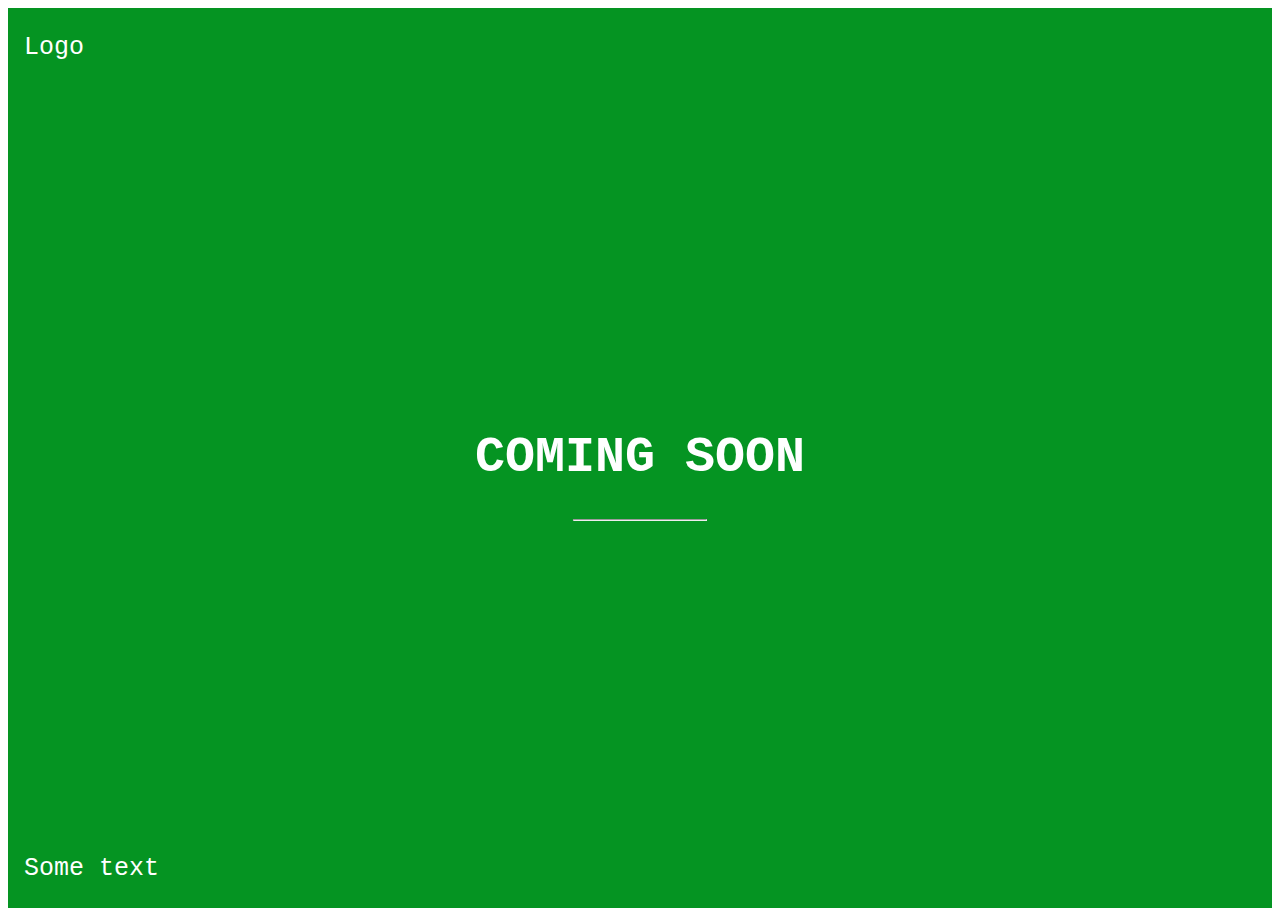
==== index.html @ 31c2b893 "under constr" ====
<!DOCTYPE html>
<html>
	<head>
	<link rel="stylesheet" href="style.css">
	
		<title>WEBSITE</title>
	</head>
	<body>
		<div class="bgimg">
  <div class="topleft">
    <p>Logo</p>
  </div>
  <div class="middle">
    <h1>COMING SOON</h1>
    <hr>
    <div id="demo"></div>
  </div>
  <div class="bottomleft ">
    <p>Some text</p>
  </div>
</div>
<script src="main.js"></script>
	</body>

</html>
---- style.css ----
body, html {
  height: 100%
}

.bgimg {
  /* Background image */
  background-color:#059422;
  /* Full-screen */
  height: 100%;
  /* Center the background image */
  background-position: center;
  /* Scale and zoom in the image */
  background-size: cover;
  /* Add position: relative to enable absolutely positioned elements inside the image (place text) */
  position: relative;
  /* Add a white text color to all elements inside the .bgimg container */
  color: white;
  /* Add a font */
  font-family: "Courier New", Courier, monospace;
  /* Set the font-size to 25 pixels */
  font-size: 25px;
}

/* Position text in the top-left corner */
.topleft {
  position: absolute;
  top: 0;
  left: 16px;
}

/* Position text in the bottom-left corner */
.bottomleft {
  position: absolute;
  bottom: 0;
  left: 16px;
}

/* Position text in the middle */
.middle {
  position: absolute;
  top: 50%;
  left: 50%;
  transform: translate(-50%, -50%);
  text-align: center;
}

/* Style the <hr> element */
hr {
  margin: auto;
  width: 40%;
}
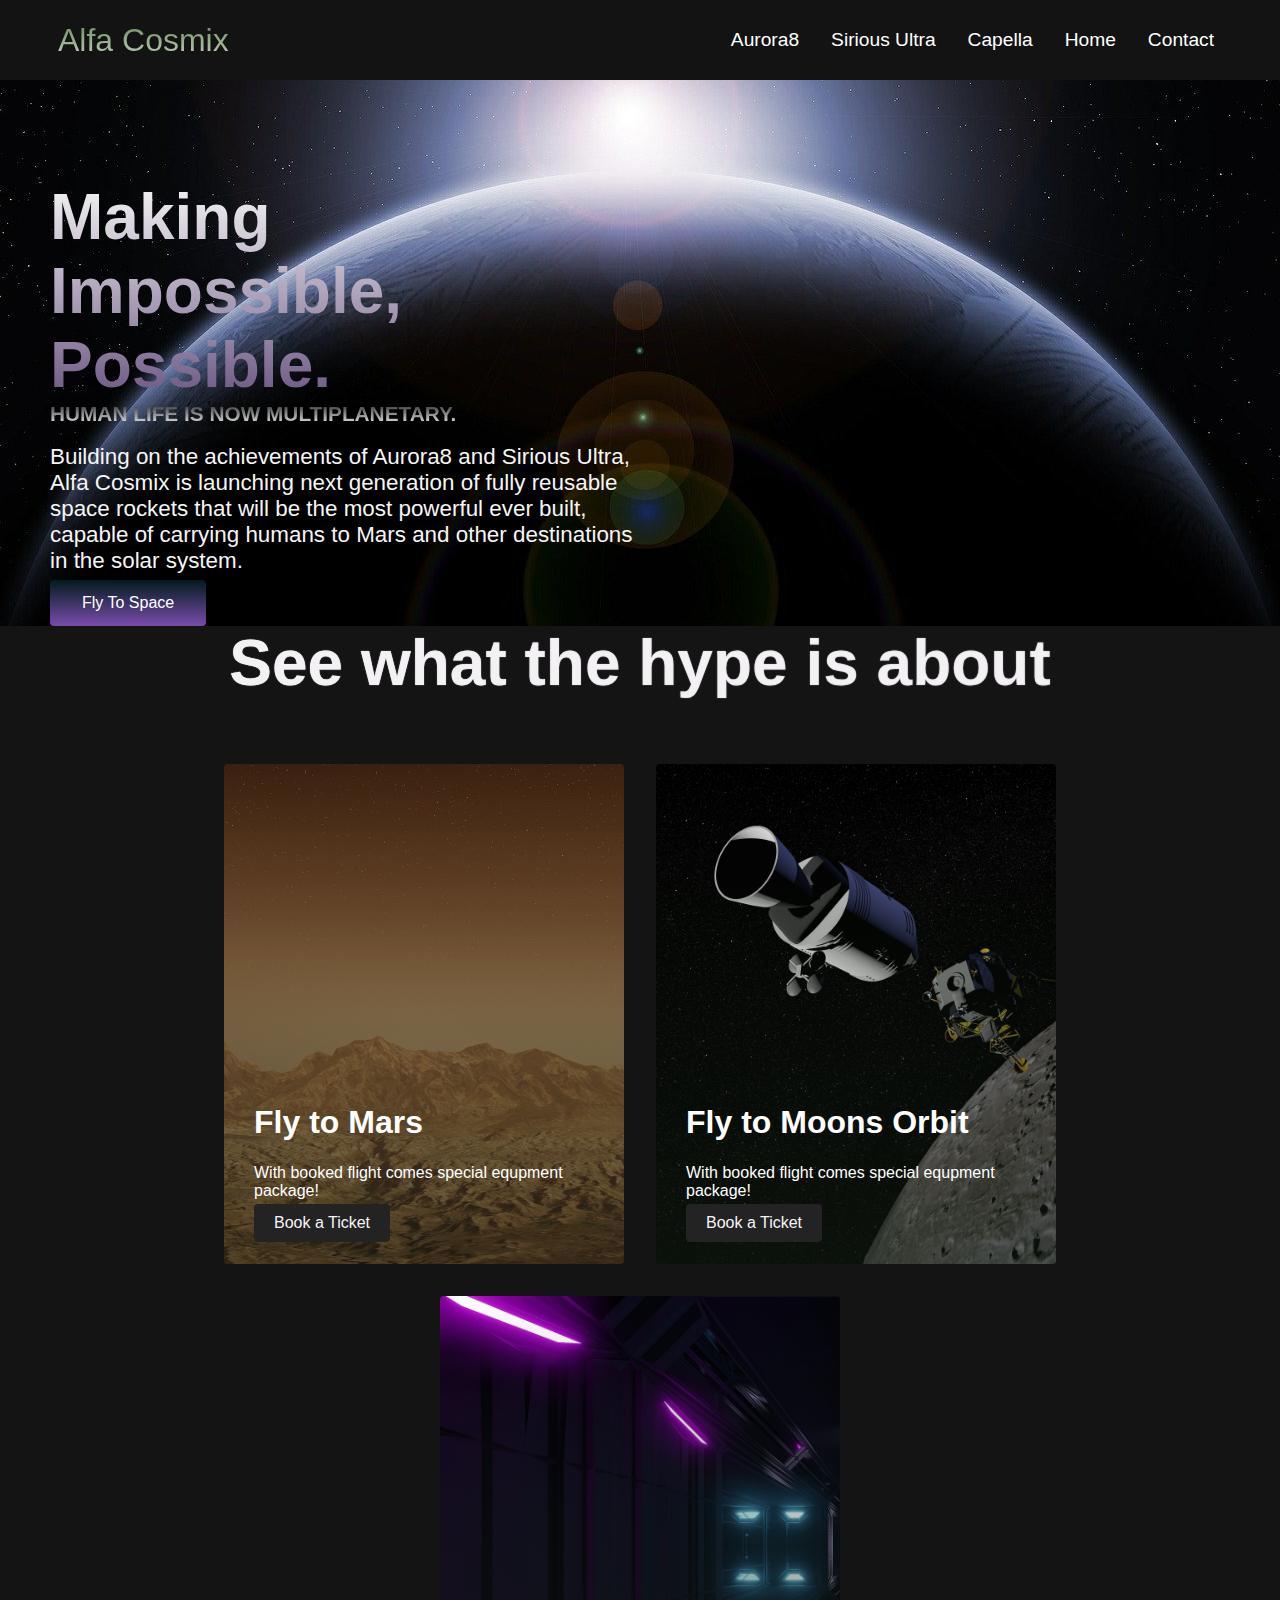
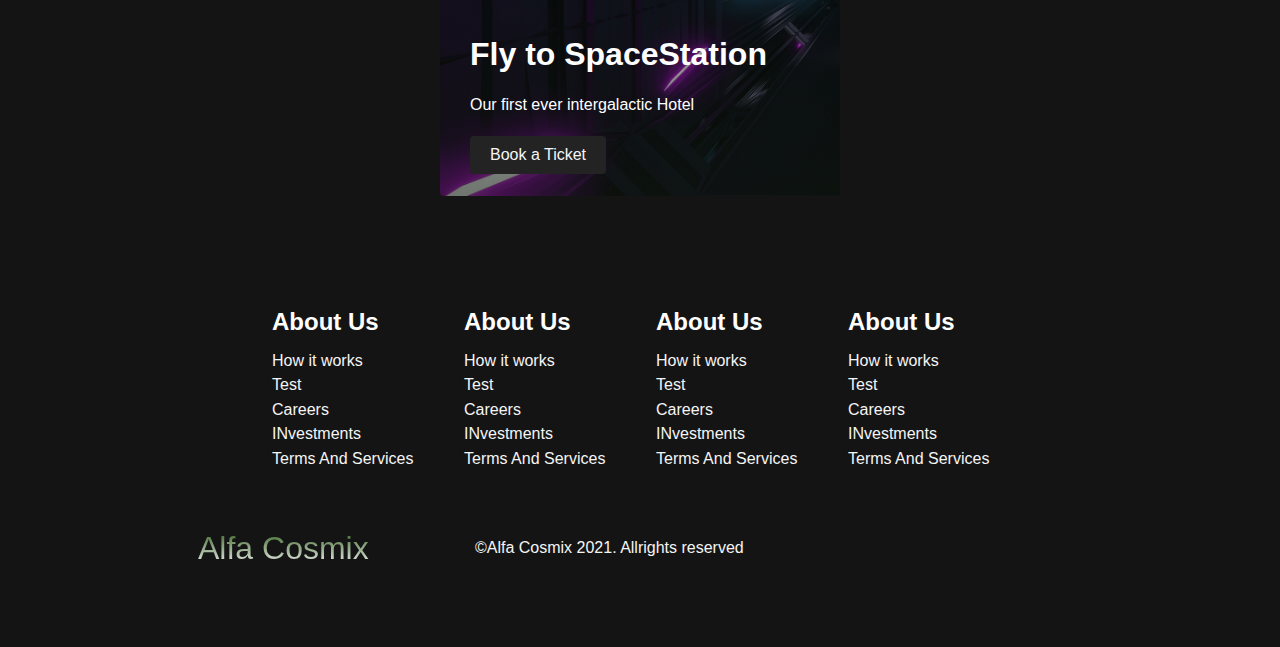
==== commit 3993d08b: "first website upload" ====
--- a/index.html
+++ b/index.html
@@ -1,25 +1,171 @@
 <!DOCTYPE html>
-<html>
-	<head>
-	<link rel="stylesheet" href="style.css">
-	
-		<title>WEBSITE</title>
-	</head>
-	<body>
-		<div class="bgimg">
-  <div class="topleft">
-    <p>Logo</p>
-  </div>
-  <div class="middle">
-    <h1>COMING SOON</h1>
-    <hr>
-    <div id="demo"></div>
-  </div>
-  <div class="bottomleft ">
-    <p>Some text</p>
-  </div>
-</div>
-<script src="main.js"></script>
-	</body>
+<html lang="en">
+<head>
+  <meta charset="UTF-8">
 
+  
+	<meta http-equiv="Content-Language" content="en">
+	<meta name="Alfa Cosmix" />
+	<meta name="keywords" content="space,,aerospace,,mars,Aurora8,moon,rockets" />
+	<meta name="description" content="Alfa Cosmix designs, manufactures and launches advanced rockets and spacecraft. The company was founded in 2021 to revolutionize space technology, with the ultimate goal of enabling people to live on other planets." />
+	<meta property="og:locale" content="en_US"/>
+	<meta property="og:type" content="website"/>
+	<meta property="og:title" content="Alfa Cosmix"/>
+	<meta property="og:description" content="Alfa Cosmix designs, manufactures and launches advanced rockets and spacecraft."/>
+	<meta property="og:site_name" content="alfacosmix"/>
+	<meta property="og:image" content="https://www.alfacosmix.com/static/images/share.jpg"/>
+	<meta itemprop="name" content="Alfa Cosmix" />
+	<meta itemprop="image" content="https://www.alfacosmix.com/static/images/share.jpg" />
+	<meta property="og:url" content="http://www.alfacosmix.com"/>
+  <meta http-equiv="X-UA-Compatible" content="IE=edge">
+  <meta name="viewport" content="width=device-width, initial-scale=1.0">
+  <title>Alfa Cosmix</title>
+  <link rel="stylesheet" href="style.css"/>
+  <link rel="stylesheet" href="https://use.fontawesome.com/releases/v5.15.4/css/all.css" integrity="sha384-DyZ88mC6Up2uqS4h/KRgHuoeGwBcD4Ng9SiP4dIRy0EXTlnuz47vAwmeGwVChigm" crossorigin="anonymous">
+  <link rel="preconnect" href="https://fonts.googleapis.com">
+<link rel="preconnect" href="https://fonts.gstatic.com" crossorigin>
+</head>
+<body>
+  <!--Navbar section-->
+  <nav class="navbar">
+    
+    <div class="navbar_container">
+      <a href="/index.html" id="navbar_logo" alt="Logo">
+        <i class="fab fa-galactic-senate"></i>
+        Alfa Cosmix</a>
+      <div class="navbar_toggle" id="mobile-menu">
+        <span class="bar"></span>
+        <span class="bar"></span>
+        <span class="bar"></span>
+      </div>
+      
+     <ul class="navbar_menu" id="navbar_menu">
+       <!--JS Part-->
+    <!-- <li class="navbar_btn">
+        <a href="" class="button">Sign Up</a>
+      </li> -->
+      
+     </ul> 
+    </div>
+    
+</nav>
+    <!--Hero Section-->
+
+    <div class="main">
+      <div class="main_container">
+        <div class="main_content">
+          <h1>Making Impossible, Possible.</h1>
+          <h2>HUMAN LIFE IS NOW MULTIPLANETARY.</h2>
+          <p>Building on the achievements of 
+            Aurora8 and Sirious Ultra, Alfa Cosmix is 
+            launching next generation of fully
+             reusable space rockets that will be the
+              most powerful ever built, capable of 
+              carrying humans to Mars
+             and other destinations in the solar system.</p>
+             <button class="main_btn"><a href="/">Fly To Space</a></button>
+        </div>
+        <div class="main_img-container">
+         
+        </div>
+
+
+      
+
+
+      </div>
+    </div>
+
+    <!--Rockets-->
+    <div class="rockets">
+      <h1>See what the hype is about</h1>
+      <div class="rockets_container">
+        <div class="rockets_card">
+          <h2>Fly to Mars</h2>
+          <p>With booked flight comes special equpment package!</p>
+          <button>Book a Ticket</button>
+        </div>
+        <div class="rockets_card">
+          <h2>Fly to Moons Orbit</h2>
+          <p>With booked flight comes special equpment package!</p>
+          <button>Book a Ticket</button>
+        </div>
+        <div class="rockets_card">
+          <h2>Fly to SpaceStation</h2>
+          <p>Our first ever intergalactic Hotel</p>
+          <button>Book a Ticket</button>
+        </div>
+      </div>
+    </div>
+    <!--Footer Section-->
+   <div class="footer_container">
+      <div class="footer_links">
+        <div class="footer_link-wrapper">
+          <div class="footer_link-items">
+            <h2>About Us</h2>
+            <a href="/">How it works</a>
+            <a href="/">Test</a>
+            <a href="/">Careers</a>
+            <a href="/">INvestments</a>
+            <a href="/">Terms And Services</a>
+          </div>
+          <div class="footer_link-items">
+            <h2>About Us</h2>
+            <a href="/">How it works</a>
+            <a href="/">Test</a>
+            <a href="/">Careers</a>
+            <a href="/">INvestments</a>
+            <a href="/">Terms And Services</a>
+          </div>
+        </div>
+        <div class="footer_link-wrapper">
+          <div class="footer_link-items">
+            <h2>About Us</h2>
+            <a href="/">How it works</a>
+            <a href="/">Test</a>
+            <a href="/">Careers</a>
+            <a href="/">INvestments</a>
+            <a href="/">Terms And Services</a>
+          </div>
+          <div class="footer_link-items">
+            <h2>About Us</h2>
+            <a href="/">How it works</a>
+            <a href="/">Test</a>
+            <a href="/">Careers</a>
+            <a href="/">INvestments</a>
+            <a href="/">Terms And Services</a>
+          </div>
+        </div>
+      </div>
+      <div class="social_media">
+        <div class="social_media-wrap">
+          <div class="footer_logo">
+            <a href="/" id="footer_logo"><i class="fab fa-galactic-senate"></i>Alfa Cosmix</a>
+  
+          </div>
+          <p class="website_rights">&copy;Alfa Cosmix 2021.
+            Allrights reserved</p>
+            <div class="social_icons">
+              <a href="" class="social_icon-link" target="_blank">
+                <i class="fab fa-facebook"></i>
+              </a>
+              <a href="" class="social_icon-link" target="_blank">
+                <i class="fab fa-instagram"></i>
+              </a>
+              <a href="" class="social_icon-link" target="_blank">
+                <i class="fab fa-twitter"></i>
+              </a>
+              <a href="" class="social_icon-link" target="_blank">
+                <i class="fab fa-linkedin"></i>
+              </a>
+              <a href="" class="social_icon-link" target="_blank">
+                <i class="fab fa-youtube"></i>
+              </a>
+            </div>
+        </div>
+      </div>
+    </div>
+  
+  <script src="main.js"></script>
+</body>
 </html>--- a/style.css
+++ b/style.css
@@ -1,51 +1,625 @@
-body, html {
-  height: 100%
-}
-
-.bgimg {
-  /* Background image */
-  background-color:#059422;
-  /* Full-screen */
+* {
+  box-sizing: border-box;
+  margin: 0;
+  padding: 0;
+  font-family: 'M PLUS 1 Code', sans-serif;
+}
+
+.navbar {
+  background: #131313;
+  height: 80px;
+  display: flex;
+  justify-content: center;
+  align-items: center;
+  font-size: 1.2rem;
+  position: sticky;
+  top: 0;
+  z-index: 999;
+}
+
+.navbar_container {
+  display: flex;
+  justify-content: space-between;
+  height: 80px;
+  z-index: 1;
+  width: 100%;
+  max-width: 1300px;
+  
+  margin: 0 auto;
+  padding: 0 50px;
+}
+#navbar_logo {
+  background-color: #ff4599;
+  background-image: linear-gradient(to top, whitesmoke 0%, #356323 100%);
+  background-size: 100%;
+  -webkit-background-clip: text;
+  -moz-background-clip: text;
+  -moz-text-fill-color: transparent;
+  -webkit-text-fill-color: transparent;
+  display: flex;
+  align-items: center;
+  cursor: pointer;
+  text-decoration: none;
+  font-size: 2rem;
+}
+
+.fa-galactic-senate {
+  margin-right: 0.5rem;
+}
+.navbar_menu {
+  display: flex;
+  align-items: center;
+  list-style: none;
+  text-align: center;
+}
+.navbar_item {
+  height: 80px;
+}
+.navbar_item:nth-child(3){
+  margin-right:8rem;
+}
+.navbar_item:nth-child(2){
+
+}
+.navbar_links {
+  color: #ffffff;
+  display: flex;
+  align-items: center;
+  justify-content: center;
+  text-decoration: none;
+  padding: 0 1rem;
   height: 100%;
-  /* Center the background image */
+}
+.navbar_btn {
+  display: flex;
+  justify-content: center;
+  align-items: center;
+  padding: 0 1rem;
+  width: 100%;
+}
+.button {
+  display: flex;
+  justify-content: center;
+  align-items: center;
+  text-decoration: none;
+  padding: 10px 20px;
+  height: 100%;
+  border: none;
+  outline: none;
+  border-radius: 4px;
+  background: #292626;
+  color: whitesmoke;
+}
+
+.button:hover {
+  background: #bbbdae;
+  transition: all 0.6 ease;
+}
+
+.navbar_links:hover {
+  color: #3f1b50;
+  transition: all 0.4 ease;
+}
+@media screen and (max-width: 960px) {
+  .navbar_container {
+    display: flex;
+    justify-content: space-between;
+    height: 80px;
+    z-index: 1;
+    width: 100%;
+    max-width: 1300px;
+    padding: 0;
+  }
+  .navbar_menu {
+    display: grid;
+    grid-template-columns: auto;
+    margin: 0;
+    width: 100%;
+    position: absolute;
+    top: -100px;
+    opacity: 0;
+    transition: all 0.5s ease;
+    height: 60vh;
+    z-index: -1;
+    background: #131313;
+  }
+  .navbar_menu.active {
+    background: #131313;
+    top: 100%;
+    opacity: 1;
+    transition: all 0.5s ease;
+    z-index: 99;
+    height: 60vh;
+    font-size: 1.6rem;
+  }
+
+  #navbar_logo {
+    padding-left: 25px;
+  }
+  .navbar_toggle .bar {
+    width: 25px;
+    height: 3px;
+    margin: 5px auto;
+    transition: all 0.3 ease-in-out;
+    background: #fff;
+  }
+
+  .navbar_item {
+    width: 100%;
+  }
+  .navbar_links {
+    text-align: center;
+    padding: 2rem;
+    width: 100%;
+    display: table;
+  }
+
+  #mobile_menu {
+    position: absolute;
+    top: 20%;
+    right: 5%;
+    transform: translate(5%, 20%);
+  }
+
+  .navbar_btn {
+    padding-bottom: 2rem;
+  }
+  .button {
+    display: flex;
+    justify-content: center;
+    align-items: center;
+    width: 80%;
+    height: 80px;
+    margin: 0;
+  }
+
+  .navbar_toggle .bar {
+    display: block;
+    cursor: pointer;
+  }
+
+  /*burger nav animation */
+
+  #mobile-menu.is-active .bar:nth-child(2) {
+    opacity: 0;
+  }
+  #mobile-menu.is-active .bar:nth-child(1) {
+    transform: translateY(8px) rotate(45deg);
+  }
+  #mobile-menu.is-active .bar:nth-child(3) {
+    transform: translateY(-8px) rotate(-45deg);
+  }
+}
+
+/*Hero organisation*/
+
+.main
+{
+  background-image: url(images/planet.jpg);
+  /* transform: translate3d(-10.87px, -2.8157px, 0px); */
+  width: 100%;
   background-position: center;
-  /* Scale and zoom in the image */
   background-size: cover;
-  /* Add position: relative to enable absolutely positioned elements inside the image (place text) */
+
+
+
+}
+.main_container{
+  display: grid;
+  grid-template-columns: 1fr 1fr;
+  align-items: center;
+  justify-self: center;
+  margin: 0 auto;
+  
+ 
+  z-index: 1;
+  width: 100%;
+  max-width: 1300px;
+  padding: 0 50px;
+
+}.main_content h1{
+  margin-top: 100px;
+}
+
+.main_content h1,.main_content h2{
+  font-size: 4rem;
+  background-color: #e2ddcd;
+  background-image:linear-gradient(to top,#6b5683 0%,whitesmoke 100%) ;
+  background-size: 100%;
+  -webkit-background-clip: text;
+  -moz-background-clip: text;
+  -webkit-text-fill-color: transparent;
+  -moz-text-fill-color:transparent;
+}
+.main_content h2{
+  background-image:linear-gradient(to top,whitesmoke 0%,#232323 100%) ;
+  font-size: 1.3rem;
+}
+.main_content p{
+  margin-top: 1.1rem;
+  font-size: 1.4rem;
+  
+  color: whitesmoke;
+}
+.main_btn{
+  font-size: 1rem;
+  background-image: linear-gradient(to top,rgb(121, 76, 172) 0%,#011b1d 100%);
+  padding:14px 32px;
+  border: none;
+  border-radius: 4px;
+  color:whitesmoke;
+  margin-top: 0.4rem;
+  cursor: pointer;
   position: relative;
-  /* Add a white text color to all elements inside the .bgimg container */
+  transition: all 0.4s;
+  outline:none;
+
+}
+.main_btn a{
+  position: relative;
+  z-index: 2;
+  color: #fff;
+  text-decoration: none;
+
+}
+.main_btn:after{
+  position: absolute;
+  content: '';
+  top:0;
+  left:0;
+  width: 0;
+  height: 100%;
+  background:#917eb4;
+  transition: all 0.4s;
+  border-radius:4px;
+
+}
+
+.main_btn:hover{
   color: white;
-  /* Add a font */
-  font-family: "Courier New", Courier, monospace;
-  /* Set the font-size to 25 pixels */
-  font-size: 25px;
-}
-
-/* Position text in the top-left corner */
-.topleft {
+}
+.main_btn:hover:after{
+  width: 100%;
+
+}
+.main_img-container{
+  width: 100%;
+
+  
+}
+
+#main_img{
+  height: 80%;
+  width: 80%
+  
+}
+
+/*mobile responsive*/
+@media screen and(max-width:960px){
+  .main_content h1{
+    margin-top: 25px !important;
+  }
+}
+
+@media screen and(max-width:768px) {
+  .main_container{
+    display: grid;
+    grid-template-columns: auto;
+    align-items: center;
+    justify-self: center;
+    width: 100%;
+    margin: 0 auto;
+    
+
+  }
+  .main_content{
+    text-align: center;
+    margin-bottom: 4rem;
+
+  }
+  .main_content h1{
+    font-size: 2.5rem;
+    
+    margin-top: 25px;
+  }
+
+  .main_content h2{
+    font-size: 3rem;
+
+  }
+  .main_content p{
+    margin-top: 1rem;
+    font-size: 1.5rem;
+  }
+
+
+}
+
+@media screen and(max-width:480px) {
+  .main_content h1{
+    font-size: 2rem;
+    margin-top: 2rem;
+  }
+
+  .main_content h2{
+    font-size: 2rem;
+
+  }
+  .main_content p{
+    margin-top: 1rem;
+    font-size: 1.5rem;
+  }
+
+  .main_btn{
+    padding:12px 36px;
+    margin: 2.5rem 0;
+  }
+}
+
+/*SEction rockets*/
+
+.rockets{
+  background:#141414;
+  display: flex;
+  flex-direction: column;
+  align-items: center;
+
+
+
+}
+.rockets h1{
+  text-align: center;
+  background-color: #2e1c3d;
+  background-image: linear-gradient(to right,#fff 0%,#6b696d 100%);
+  background-size: 100%;
+  margin-bottom: 3rem;
+  font-size: 4rem;
+  -webkit-background-clip: text;
+  -moz-background-clip: text;
+  -webkit-text-fill-color: transparent;
+  -moz-text-fill-color:transparent;
+
+  text-shadow: 0 0 1px rgb(244, 241, 245);
+}
+
+.rockets_container{
+  display: flex;
+  justify-content: center;
+  flex-wrap: wrap;
+
+}
+
+.rockets_card{
+  margin:1rem;
+  height: 500px;
+  width:400px;
+  border-radius: 4px;
+  background-image:linear-gradient(to
+  bottom,rgba(0,0,0,0) 0%,rgba(17,27,17,0.6) 100%),url('/images/mars-g09b1c4363_1920.jpg') ;
+  background-size: cover;
+  position: relative;
+  color:white;
+
+}
+.rockets_card:nth-child(2){
+  background-image:linear-gradient(to
+  bottom,rgba(0,0,0,0) 0%,rgba(17,27,17,0.6) 100%),url('/images/moon-ga2c337db3_1920.jpg') ;
+}
+
+.rockets_card:nth-child(3){
+  background-image:linear-gradient(to
+  bottom,rgba(0,0,0,0) 0%,rgba(17,27,17,0.6) 100%),url('/images/corridor-g80acf60a2_1920.jpg') ;
+}
+
+
+.rockets h2{
   position: absolute;
-  top: 0;
-  left: 16px;
-}
-
-/* Position text in the bottom-left corner */
-.bottomleft {
+  top:340px;
+  left:30px;
+  font-size: 2rem;
+
+}
+.rockets_card p{
   position: absolute;
-  bottom: 0;
-  left: 16px;
-}
-
-/* Position text in the middle */
-.middle {
+  top:400px;
+  left:30px;
+  
+
+}
+.rockets_card button{
+  color:whitesmoke;
+  padding:10px 20px;
+  border:none;
+  outline:none;
+  border-radius: 4px;
+  background:#232323;
   position: absolute;
-  top: 50%;
-  left: 50%;
-  transform: translate(-50%, -50%);
+  top:440px;
+  left:30px;
+  font-size: 1rem;
+  cursor: pointer;
+  transition: transform .6s cubic-bezier(.19,1,.22,1),-webkit-transform .6s cubic-bezier(.19,1,.22,1);
+}
+
+.rockets_card:hover{
+  transform:scale(1.075);
+  transition:0.3s ease-in;
+  cursor: pointer;
+}
+.rockets_card button:hover{
+  background: #bbbdae;
+  transition: all 0.6 ease;
+}
+
+@media  screen and(max-width:960px) {
+  
+.rockets{
+  height: 1600px;
+  }
+
+  .rockets h1{
+    font-size: 1.5rem;
+    margin-top: 12rem;
+
+  }
+
+}
+
+@media  screen and(max-width:480px) {
+  
+.rockets{
+  height: 1300px;
+  }
+
+.rockets h1{
+    font-size: 2rem;
   text-align: center;
-}
-
-/* Style the <hr> element */
-hr {
-  margin: auto;
-  width: 40%;
-}+    
+  }
+  .rockets_card{
+    width: 300px;
+  }
+
+}
+/*footer*/
+
+.footer_container{
+  background-color: #141414;
+  padding:5rem 0;
+  display: flex;
+  flex-direction: column;
+  justify-content: center;
+  align-items: center;
+
+}
+#footer_logo{
+  
+  background-color: #fff;
+  background-image: linear-gradient(to top, whitesmoke 0%, #356323 100%);
+  background-size: 100%;
+  -webkit-background-clip: text;
+  -moz-background-clip: text;
+  -moz-text-fill-color: transparent;
+  -webkit-text-fill-color: transparent;
+  display: flex;
+  align-items: center;
+  cursor: pointer;
+  text-decoration: none;
+  font-size: 2rem;
+}
+.footer_links{
+  width: 100%;
+  max-width: 1000px;
+  display: flex;
+  justify-content: center;
+
+}
+
+.footer_link-wrapper{
+  display: flex;
+}
+
+.footer_link-items{
+  display: flex;
+  flex-direction: column;
+  align-items: flex-start;
+  margin: 16px;
+  text-align: left;
+  width: 160px;
+  box-sizing: border-box;
+
+}
+
+.footer_link-items h2{
+margin-bottom: 16px;
+
+}
+.footer_link-items>h2{
+  color: #fff;
+}
+
+.footer_link-items a{
+  color: whitesmoke;
+  text-decoration: none;
+  margin-bottom: 0.4rem;
+
+}
+.footer_link-items a:hover{
+  color: #393a36;
+  transition: 0.4s ease-out;
+}
+/*Social icons*/
+ .social_icon-link{
+   color: white;
+   font-size: 24px;
+
+ }
+ .social_media{
+   max-width:1000px;
+   width:100%;
+
+ }
+ .social_media-wrap{
+   display: flex;
+   justify-content: space-between;
+   align-items: center;
+   width: 90%;
+   max-width: 1000px;
+   margin:40px auto 0 auto;
+ }
+ .social_icons{
+   display: flex;
+   justify-content: space-between;
+   align-items: center;
+   width: 240px;
+ }
+
+ .social_logo{
+   color: #fff;
+   justify-self: flex-start;
+   margin-left: 20px;
+   cursor: pointer;
+   text-decoration: none;
+   font-size: 2rem;
+   display: flex;
+   align-items: center;
+   margin-bottom: 16px;
+ }
+.website_rights{
+  color: whitesmoke;
+}
+@media  screen and (max-width:820px) {
+  .footer_links{
+    padding-top: 2rem;
+
+  }
+  #footer_logo{
+    margin-bottom: 2rem;
+  }
+  .website_rights{
+    margin-bottom: 2rem;
+  }
+  .footer_link-wrapper{
+    flex-direction: column;
+
+  }
+  .socal_media-wrap{
+    flex-direction: column;
+
+  }
+}
+
+@media screen and (max-width:480px) {
+  .footer_link-items{
+    margin:0;
+    padding: 10px;
+    width: 100%;
+    
+  }
+}
+
+
+
+
+
+
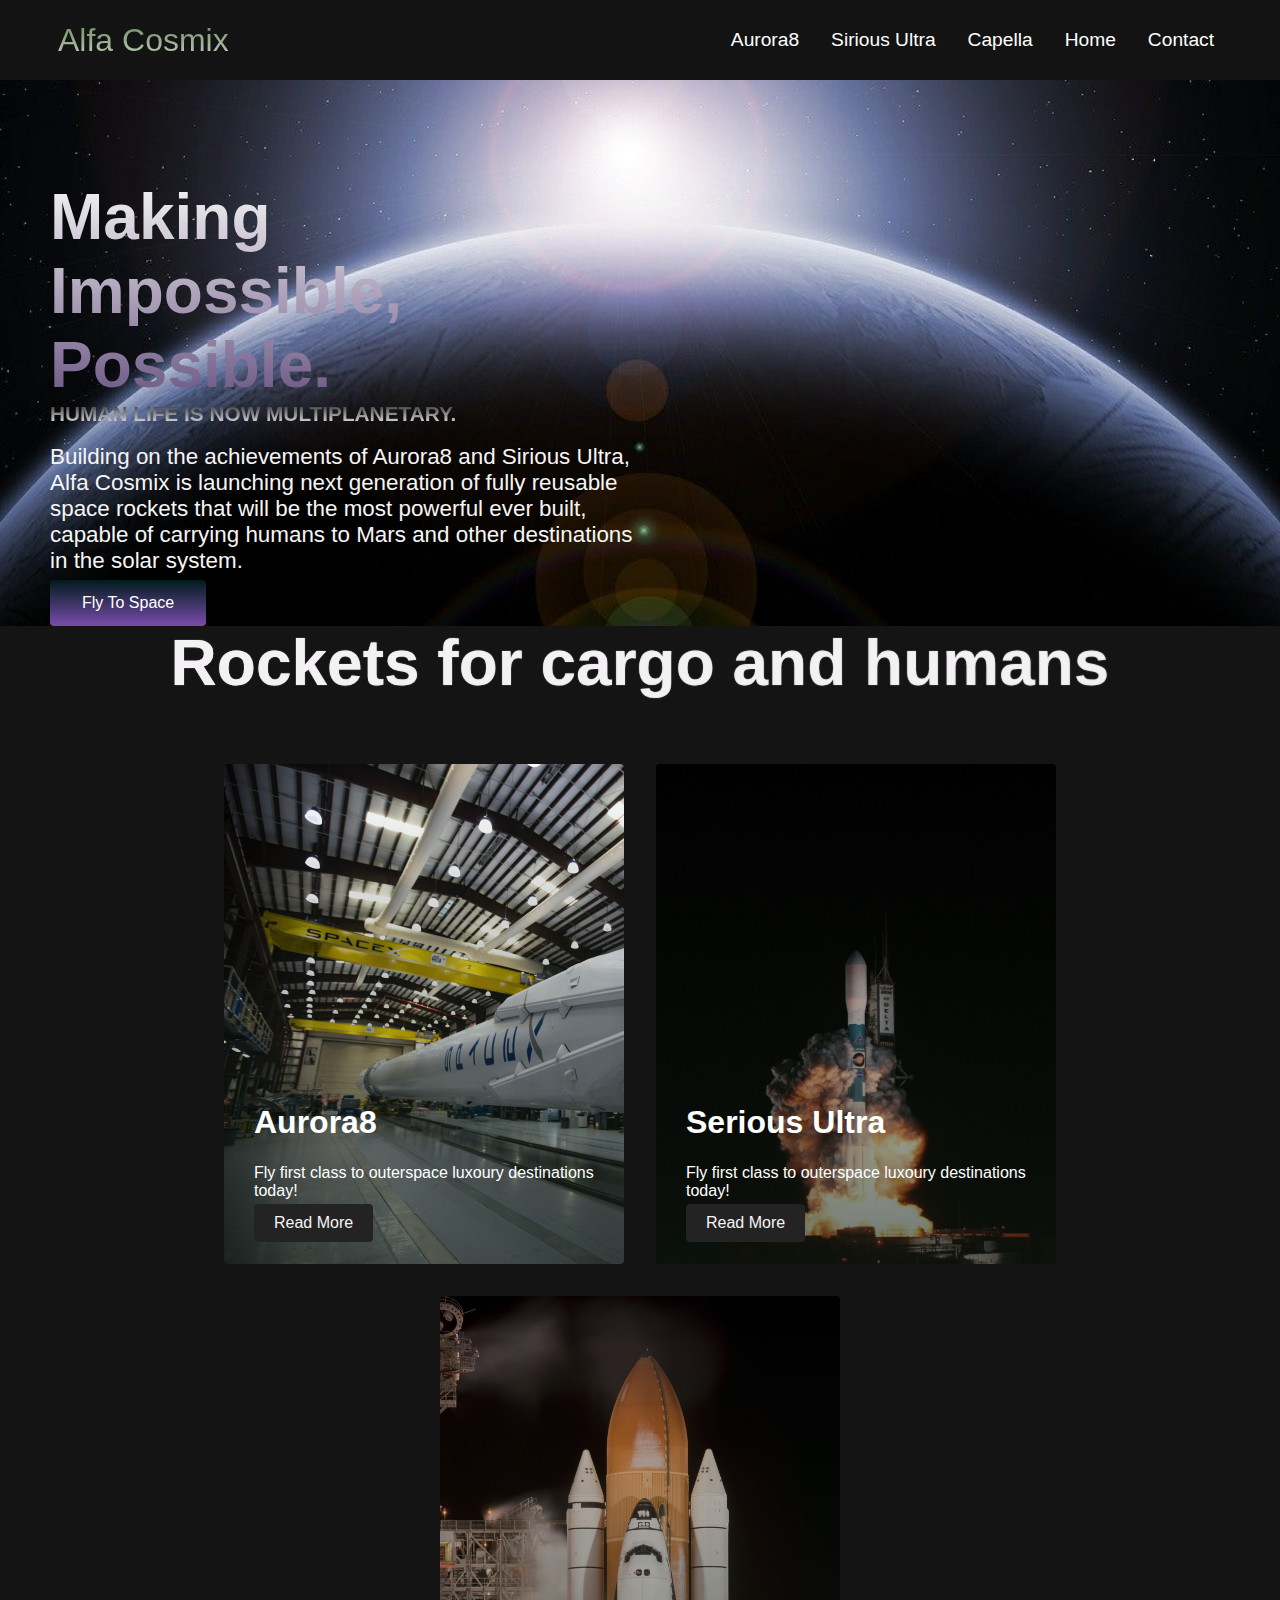
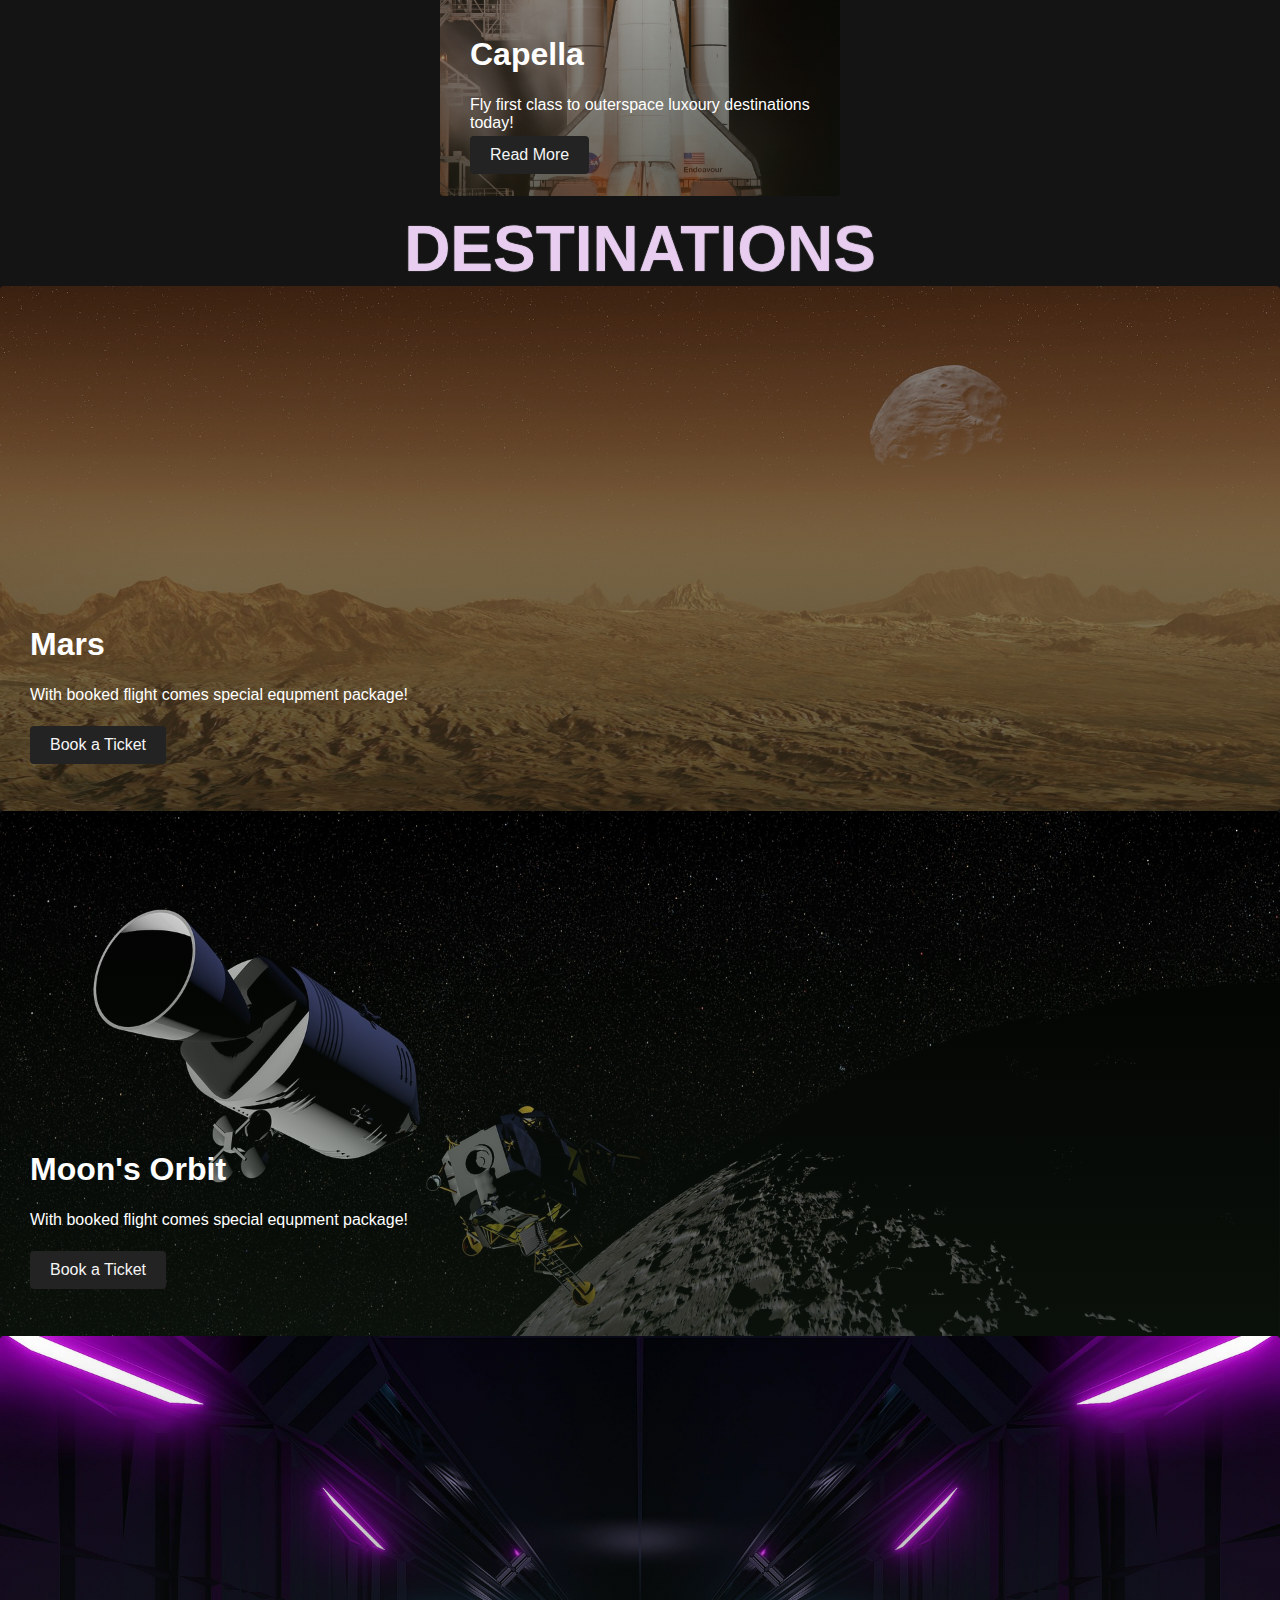
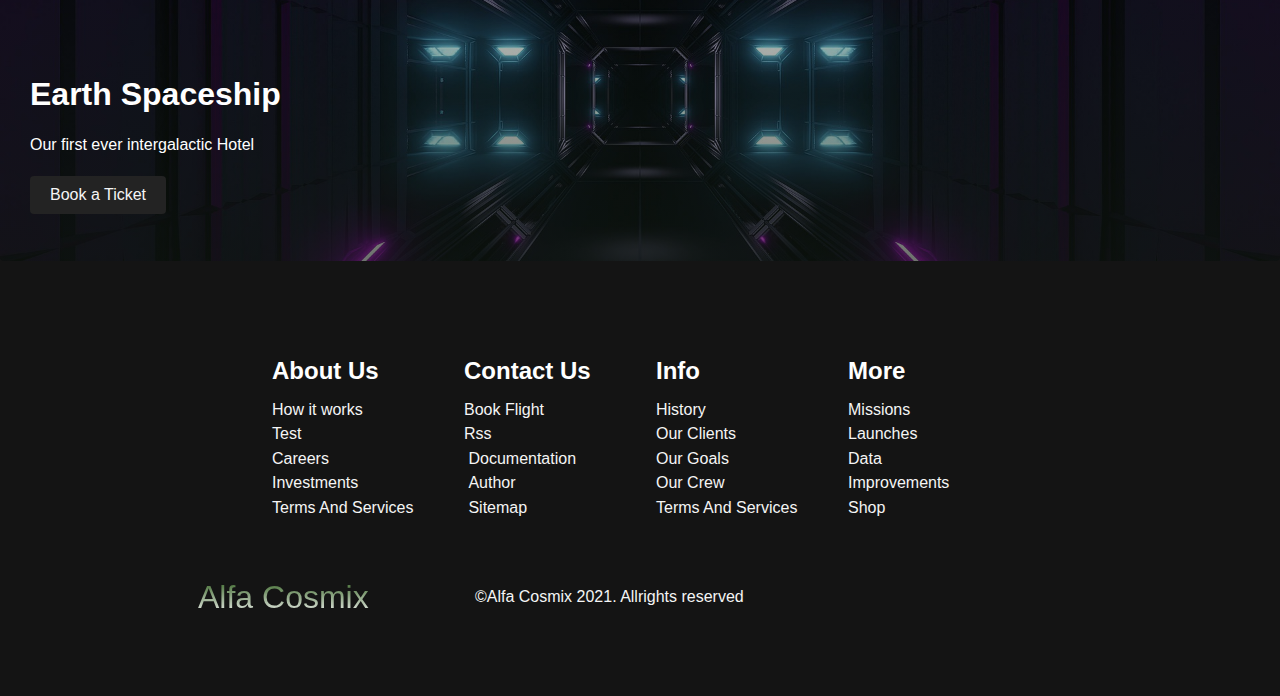
==== commit f94670aa: "icons and images update" ====
--- a/index.html
+++ b/index.html
@@ -1,54 +1,78 @@
 <!DOCTYPE html>
 <html lang="en">
-<head>
-  <meta charset="UTF-8">
-
-  
-	<meta http-equiv="Content-Language" content="en">
-	<meta name="Alfa Cosmix" />
-	<meta name="keywords" content="space,,aerospace,,mars,Aurora8,moon,rockets" />
-	<meta name="description" content="Alfa Cosmix designs, manufactures and launches advanced rockets and spacecraft. The company was founded in 2021 to revolutionize space technology, with the ultimate goal of enabling people to live on other planets." />
-	<meta property="og:locale" content="en_US"/>
-	<meta property="og:type" content="website"/>
-	<meta property="og:title" content="Alfa Cosmix"/>
-	<meta property="og:description" content="Alfa Cosmix designs, manufactures and launches advanced rockets and spacecraft."/>
-	<meta property="og:site_name" content="alfacosmix"/>
-	<meta property="og:image" content="https://www.alfacosmix.com/static/images/share.jpg"/>
-	<meta itemprop="name" content="Alfa Cosmix" />
-	<meta itemprop="image" content="https://www.alfacosmix.com/static/images/share.jpg" />
-	<meta property="og:url" content="http://www.alfacosmix.com"/>
-  <meta http-equiv="X-UA-Compatible" content="IE=edge">
-  <meta name="viewport" content="width=device-width, initial-scale=1.0">
-  <title>Alfa Cosmix</title>
-  <link rel="stylesheet" href="style.css"/>
-  <link rel="stylesheet" href="https://use.fontawesome.com/releases/v5.15.4/css/all.css" integrity="sha384-DyZ88mC6Up2uqS4h/KRgHuoeGwBcD4Ng9SiP4dIRy0EXTlnuz47vAwmeGwVChigm" crossorigin="anonymous">
-  <link rel="preconnect" href="https://fonts.googleapis.com">
-<link rel="preconnect" href="https://fonts.gstatic.com" crossorigin>
-</head>
-<body>
-  <!--Navbar section-->
-  <nav class="navbar">
-    
-    <div class="navbar_container">
-      <a href="/index.html" id="navbar_logo" alt="Logo">
-        <i class="fab fa-galactic-senate"></i>
-        Alfa Cosmix</a>
-      <div class="navbar_toggle" id="mobile-menu">
-        <span class="bar"></span>
-        <span class="bar"></span>
-        <span class="bar"></span>
-      </div>
-      
-     <ul class="navbar_menu" id="navbar_menu">
-       <!--JS Part-->
-    <!-- <li class="navbar_btn">
+  <head>
+    <meta charset="UTF-8" />
+
+    <meta http-equiv="Content-Language" content="en" />
+    <meta name="Alfa Cosmix" />
+    <meta
+      name="keywords"
+      content="space,,aerospace,,mars,Aurora8,moon,rockets"
+    />
+    <meta
+      name="description"
+      content="Alfa Cosmix designs, manufactures and launches advanced rockets and spacecraft. The company was founded in 2021 to revolutionize space technology, with the ultimate goal of enabling people to live on other planets."
+    />
+    <meta property="og:locale" content="en_US" />
+    <meta property="og:type" content="website" />
+    <meta property="og:title" content="Alfa Cosmix" />
+    <meta
+      property="og:description"
+      content="Alfa Cosmix designs, manufactures and launches advanced rockets and spacecraft."
+    />
+    <meta property="og:site_name" content="alfacosmix" />
+    <meta
+      property="og:image"
+      content="https://www.alfacosmix.com/static/images/share.jpg"
+    />
+    <meta itemprop="name" content="Alfa Cosmix" />
+    <meta
+      itemprop="image"
+      content="https://www.alfacosmix.com/static/images/share.jpg"
+    />
+    <meta property="og:url" content="http://www.alfacosmix.com" />
+    <meta http-equiv="X-UA-Compatible" content="IE=edge" />
+    <meta name="viewport" content="width=device-width, initial-scale=1.0" />
+    <title>Alfa Cosmix</title>
+    <link rel="stylesheet" href="style.css" />
+    <link
+      rel="stylesheet"
+      href="https://use.fontawesome.com/releases/v5.15.4/css/all.css"
+      integrity="sha384-DyZ88mC6Up2uqS4h/KRgHuoeGwBcD4Ng9SiP4dIRy0EXTlnuz47vAwmeGwVChigm"
+      crossorigin="anonymous"
+    />
+    <link rel="preconnect" href="https://fonts.googleapis.com" />
+    <link rel="preconnect" href="https://fonts.gstatic.com" crossorigin />
+    <!--icon-->
+    <link rel="apple-touch-icon" sizes="180x180" href="/apple-touch-icon.png" />
+    <link rel="icon" type="image/png" sizes="32x32" href="/favicon-32x32.png" />
+    <link rel="manifest" href="/site.webmanifest" />
+    <link rel="mask-icon" href="/safari-pinned-tab.svg" color="#5bbad5" />
+    <meta name="msapplication-TileColor" content="#da532c" />
+    <meta name="theme-color" content="#ffffff" />
+  </head>
+  <body>
+    <!--Navbar section-->
+    <nav class="navbar">
+      <div class="navbar_container">
+        <a href="/index.html" id="navbar_logo" alt="Logo">
+          <i class="fab fa-galactic-senate"></i>
+          Alfa Cosmix</a
+        >
+        <div class="navbar_toggle" id="mobile-menu">
+          <span class="bar"></span>
+          <span class="bar"></span>
+          <span class="bar"></span>
+        </div>
+
+        <ul class="navbar_menu" id="navbar_menu">
+          <!--JS Part-->
+          <!-- <li class="navbar_btn">
         <a href="" class="button">Sign Up</a>
       </li> -->
-      
-     </ul> 
-    </div>
-    
-</nav>
+        </ul>
+      </div>
+    </nav>
     <!--Hero Section-->
 
     <div class="main">
@@ -56,49 +80,71 @@
         <div class="main_content">
           <h1>Making Impossible, Possible.</h1>
           <h2>HUMAN LIFE IS NOW MULTIPLANETARY.</h2>
-          <p>Building on the achievements of 
-            Aurora8 and Sirious Ultra, Alfa Cosmix is 
-            launching next generation of fully
-             reusable space rockets that will be the
-              most powerful ever built, capable of 
-              carrying humans to Mars
-             and other destinations in the solar system.</p>
-             <button class="main_btn"><a href="/">Fly To Space</a></button>
-        </div>
-        <div class="main_img-container">
-         
-        </div>
-
-
-      
-
-
+          <p>
+            Building on the achievements of Aurora8 and Sirious Ultra, Alfa
+            Cosmix is launching next generation of fully reusable space rockets
+            that will be the most powerful ever built, capable of carrying
+            humans to Mars and other destinations in the solar system.
+          </p>
+          <button class="main_btn"><a href="/">Fly To Space</a></button>
+        </div>
       </div>
     </div>
 
     <!--Rockets-->
-    <div class="rockets">
-      <h1>See what the hype is about</h1>
-      <div class="rockets_container">
-        <div class="rockets_card">
-          <h2>Fly to Mars</h2>
-          <p>With booked flight comes special equpment package!</p>
-          <button>Book a Ticket</button>
-        </div>
-        <div class="rockets_card">
-          <h2>Fly to Moons Orbit</h2>
-          <p>With booked flight comes special equpment package!</p>
-          <button>Book a Ticket</button>
-        </div>
-        <div class="rockets_card">
-          <h2>Fly to SpaceStation</h2>
-          <p>Our first ever intergalactic Hotel</p>
-          <button>Book a Ticket</button>
-        </div>
-      </div>
-    </div>
+    <section class="container-fluid">
+      <div class="rockets">
+        <h1>Rockets for cargo and humans</h1>
+        <div class="rockets_container">
+          <div class="rockets_card">
+            <h2>Aurora8</h2>
+            <p>Fly first class to outerspace luxoury destinations today!</p>
+            <button>Read More</button>
+          </div>
+          <div class="rockets_card">
+            <h2>Serious Ultra</h2>
+            <p>Fly first class to outerspace luxoury destinations today!</p>
+            <button>Read More</button>
+          </div>
+          <div class="rockets_card">
+            <h2>Capella</h2>
+            <p>Fly first class to outerspace luxoury destinations today!</p>
+            <button>Read More</button>
+          </div>
+        </div>
+      </div>
+    </section>
+    <!--single rocket section-->
+
+    <section class="container-fluid" id="single_rocket">
+      <div class="single_rocket">
+        <h1>DESTINATIONS</h1>
+        <div class="single_rocket_container">
+          <div class="single_rocket_card">
+            <div class="background"></div>
+            <div class="section_inner">
+              <h2>Mars</h2>
+              <p>With booked flight comes special equpment package!</p>
+              <button>Book a Ticket</button>
+            </div>
+          </div>
+          <div class="single_rocket_card">
+            <div class="background"></div>
+            <h2>Moon's Orbit</h2>
+            <p>With booked flight comes special equpment package!</p>
+            <button>Book a Ticket</button>
+          </div>
+          <div class="single_rocket_card">
+            <div class="background"></div>
+            <h2>Earth Spaceship</h2>
+            <p>Our first ever intergalactic Hotel</p>
+            <button>Book a Ticket</button>
+          </div>
+        </div>
+      </div>
+    </section>
     <!--Footer Section-->
-   <div class="footer_container">
+    <div class="footer_container">
       <div class="footer_links">
         <div class="footer_link-wrapper">
           <div class="footer_link-items">
@@ -106,66 +152,70 @@
             <a href="/">How it works</a>
             <a href="/">Test</a>
             <a href="/">Careers</a>
-            <a href="/">INvestments</a>
+            <a href="/">Investments</a>
             <a href="/">Terms And Services</a>
           </div>
           <div class="footer_link-items">
-            <h2>About Us</h2>
-            <a href="/">How it works</a>
-            <a href="/">Test</a>
-            <a href="/">Careers</a>
-            <a href="/">INvestments</a>
+            <h2>Contact Us</h2>
+            <a href="/">Book Flight</a>
+            <a href="/">Rss</a>
+            <a href="/docs.pdf"
+              ><i class="fas fa-file-pdf"></i>&nbsp;Documentation</a
+            >
+            <a href="/author.html"><i class="far fa-user"></i>&nbsp;Author</a>
+            <a href="/"><i class="fas fa-sitemap"></i>&nbsp;Sitemap</a>
+          </div>
+        </div>
+        <div class="footer_link-wrapper">
+          <div class="footer_link-items">
+            <h2>Info</h2>
+            <a href="/">History</a>
+            <a href="/">Our Clients</a>
+            <a href="/">Our Goals</a>
+            <a href="/">Our Crew</a>
             <a href="/">Terms And Services</a>
           </div>
-        </div>
-        <div class="footer_link-wrapper">
-          <div class="footer_link-items">
-            <h2>About Us</h2>
-            <a href="/">How it works</a>
-            <a href="/">Test</a>
-            <a href="/">Careers</a>
-            <a href="/">INvestments</a>
-            <a href="/">Terms And Services</a>
-          </div>
-          <div class="footer_link-items">
-            <h2>About Us</h2>
-            <a href="/">How it works</a>
-            <a href="/">Test</a>
-            <a href="/">Careers</a>
-            <a href="/">INvestments</a>
-            <a href="/">Terms And Services</a>
+          <div class="footer_link-items">
+            <h2>More</h2>
+            <a href="/">Missions</a>
+            <a href="/">Launches</a>
+            <a href="/">Data</a>
+            <a href="/">Improvements</a>
+            <a href="/">Shop</a>
           </div>
         </div>
       </div>
       <div class="social_media">
         <div class="social_media-wrap">
           <div class="footer_logo">
-            <a href="/" id="footer_logo"><i class="fab fa-galactic-senate"></i>Alfa Cosmix</a>
-  
-          </div>
-          <p class="website_rights">&copy;Alfa Cosmix 2021.
-            Allrights reserved</p>
-            <div class="social_icons">
-              <a href="" class="social_icon-link" target="_blank">
-                <i class="fab fa-facebook"></i>
-              </a>
-              <a href="" class="social_icon-link" target="_blank">
-                <i class="fab fa-instagram"></i>
-              </a>
-              <a href="" class="social_icon-link" target="_blank">
-                <i class="fab fa-twitter"></i>
-              </a>
-              <a href="" class="social_icon-link" target="_blank">
-                <i class="fab fa-linkedin"></i>
-              </a>
-              <a href="" class="social_icon-link" target="_blank">
-                <i class="fab fa-youtube"></i>
-              </a>
-            </div>
+            <a href="/" id="footer_logo"
+              ><i class="fab fa-galactic-senate"></i>Alfa Cosmix</a
+            >
+          </div>
+          <p class="website_rights">
+            &copy;Alfa Cosmix 2021. Allrights reserved
+          </p>
+          <div class="social_icons">
+            <a href="" class="social_icon-link" target="_blank">
+              <i class="fab fa-facebook"></i>
+            </a>
+            <a href="" class="social_icon-link" target="_blank">
+              <i class="fab fa-instagram"></i>
+            </a>
+            <a href="" class="social_icon-link" target="_blank">
+              <i class="fab fa-twitter"></i>
+            </a>
+            <a href="" class="social_icon-link" target="_blank">
+              <i class="fab fa-linkedin"></i>
+            </a>
+            <a href="" class="social_icon-link" target="_blank">
+              <i class="fab fa-youtube"></i>
+            </a>
+          </div>
         </div>
       </div>
     </div>
-  
-  <script src="main.js"></script>
-</body>
-</html>+
+    <script src="main.js"></script>
+  </body>
+</html>
--- a/style.css
+++ b/style.css
@@ -3,6 +3,7 @@
   margin: 0;
   padding: 0;
   font-family: 'M PLUS 1 Code', sans-serif;
+  
 }
 
 .navbar {
@@ -93,12 +94,17 @@
 
 .button:hover {
   background: #bbbdae;
-  transition: all 0.6 ease;
+  transition: all 0.6 ease-in-out;
 }
 
 .navbar_links:hover {
-  color: #3f1b50;
-  transition: all 0.4 ease;
+  color: #8a4fa5;
+ 
+  stroke-dashoffset: 0;
+	transition-timing-function: cubic-bezier(0.8, 1, 0.7, 1);
+	transition-duration: 0.3s;
+
+  
 }
 @media screen and (max-width: 960px) {
   .navbar_container {
@@ -119,7 +125,7 @@
     top: -100px;
     opacity: 0;
     transition: all 0.5s ease;
-    height: 60vh;
+    height: 70vh;
     z-index: -1;
     background: #131313;
   }
@@ -129,7 +135,7 @@
     opacity: 1;
     transition: all 0.5s ease;
     z-index: 99;
-    height: 60vh;
+    height: 70vh;
     font-size: 1.6rem;
   }
 
@@ -195,11 +201,13 @@
 
 .main
 {
-  background-image: url(images/planet.jpg);
+  background-image: url('images/planet.jpg');
   /* transform: translate3d(-10.87px, -2.8157px, 0px); */
   width: 100%;
   background-position: center;
   background-size: cover;
+  background-repeat: no-repeat;
+  background-attachment: fixed;
 
 
 
@@ -282,16 +290,155 @@
   width: 100%;
 
 }
-.main_img-container{
-  width: 100%;
-
-  
-}
-
-#main_img{
-  height: 80%;
-  width: 80%
-  
+
+
+
+
+/*aurora,ultra,capella*/
+
+.single_rocket{
+  background:#141414;
+  display: block;
+  flex-direction: column;
+  align-items: center;
+
+
+
+}
+.single_rocket h1{
+  text-align: center;
+  background-color: #2e1c3d;
+  background-image: linear-gradient(to right,#fff 0%,#6b696d 100%);
+  background-size: 100%;
+
+  font-size: 4rem;
+  -webkit-background-clip: text;
+  -moz-background-clip: text;
+  -webkit-text-fill-color: transparent;
+  -moz-text-fill-color:transparent;
+
+  text-shadow: 0 0 1px rgb(232, 205, 241);
+}
+
+.single_rocket_container{
+ position: relative;
+ height: 100%;
+ margin: 0;
+ padding: 0;
+ text-align: center;
+  justify-content: center;
+  flex-wrap: wrap;
+
+}
+
+
+.background {
+  visibility: inherit;
+  opacity: 1;
+  position: absolute;
+  height: 100%;
+  margin: 0;
+  padding: 0;
+  background-color: #000;
+  background-position: center center;
+  background-repeat: no-repeat;
+  background-size: cover;
+}
+.section_inner{
+  position: relative;
+    height: 100%;
+    max-width: 1400px;
+    margin: 0 auto;
+}
+
+.single_rocket_card{
+ 
+  height: 525px;
+  width:100%;
+  border-radius: 4px;
+  background-image:linear-gradient(to
+  bottom,rgba(0,0,0,0) 0%,rgba(17,27,17,0.6) 100%),url('images/mars-g09b1c4363_1920.jpg') ;
+  background-size: cover;
+  position: relative;
+  color:white;
+
+}
+.single_rocket_card:nth-child(2){
+  background-image:linear-gradient(to
+  bottom,rgba(0,0,0,0) 0%,rgba(17,27,17,0.6) 100%),url('images/moon-ga2c337db3_1920.jpg') ;
+}
+
+.single_rocket_card:nth-child(3){
+  background-image:linear-gradient(to
+  bottom,rgba(0,0,0,0) 0%,rgba(17,27,17,0.6) 100%),url('images/corridor-g80acf60a2_1920.jpg') ;
+}
+
+
+.single_rocket h2{
+  position: absolute;
+  top:340px;
+  left:30px;
+  font-size: 2rem;
+
+}
+.single_rocket_card p{
+  position: absolute;
+  top:400px;
+  left:30px;
+  
+
+}
+.single_rocket_card button{
+  color:whitesmoke;
+  padding:10px 20px;
+  border:none;
+  outline:none;
+  border-radius: 4px;
+  background:#232323;
+  position: absolute;
+  top:440px;
+  left:30px;
+  font-size: 1rem;
+  cursor: pointer;
+  transition: transform .6s cubic-bezier(.19,1,.22,1),-webkit-transform .6s cubic-bezier(.19,1,.22,1);
+}
+
+
+
+.single_rocket_card button:hover{
+  background: #bbbdae;
+  transition: all 0.6 ease;
+}
+
+@media  screen and(max-width:960px) {
+  
+.single_rocket{
+  height: 1600px;
+  }
+
+  .single_rocket h1{
+    font-size: 1.5rem;
+    margin-top: 12rem;
+
+  }
+
+}
+
+@media  screen and(max-width:480px) {
+  
+.single_rocket{
+  height: 1300px;
+  }
+
+.single_rocket h1{
+    font-size: 2rem;
+  text-align: center;
+    
+  }
+  .single_rocket_card{
+    width: 100%;
+  }
+
 }
 
 /*mobile responsive*/
@@ -395,7 +542,7 @@
   width:400px;
   border-radius: 4px;
   background-image:linear-gradient(to
-  bottom,rgba(0,0,0,0) 0%,rgba(17,27,17,0.6) 100%),url('/images/mars-g09b1c4363_1920.jpg') ;
+  bottom,rgba(0,0,0,0) 0%,rgba(17,27,17,0.6) 100%),url('images/rocket_1.jpg') ;
   background-size: cover;
   position: relative;
   color:white;
@@ -403,12 +550,12 @@
 }
 .rockets_card:nth-child(2){
   background-image:linear-gradient(to
-  bottom,rgba(0,0,0,0) 0%,rgba(17,27,17,0.6) 100%),url('/images/moon-ga2c337db3_1920.jpg') ;
+  bottom,rgba(0,0,0,0) 0%,rgba(17,27,17,0.6) 100%),url('images/rocket_2.jpg') ;
 }
 
 .rockets_card:nth-child(3){
   background-image:linear-gradient(to
-  bottom,rgba(0,0,0,0) 0%,rgba(17,27,17,0.6) 100%),url('/images/corridor-g80acf60a2_1920.jpg') ;
+  bottom,rgba(0,0,0,0) 0%,rgba(17,27,17,0.6) 100%),url('images/rocket_3.jpg') ;
 }
 
 
@@ -619,7 +766,123 @@
 }
 
 
-
-
-
-
+/*author page*/
+
+.profile{
+  box-sizing: border-box;
+  display: flex !important;
+  margin:0;
+  padding: 0;
+  justify-content: center;
+  align-items: center;
+ 
+}
+body {
+
+  background: #141414;
+}
+.box{
+ 
+  justify-content:center;
+  align-items: center;
+  flex-wrap: wrap;
+  position: relative;
+  width: 300px;
+  height: 300px;
+  min-height: 57vh;
+  display: flex;
+  align-items: center;
+  margin: 40px;
+  margin-top: 3rem;
+  background: #141414;
+  transition: 0.5s;
+
+}
+.box:hover{
+  height: 400px;
+}
+.box .imgBx{
+  position: absolute;
+  top: 0;
+  left: 0;
+  width: 100%;
+  height: 100%;
+  padding: 10px;
+  box-sizing: border-box;
+}
+.box .imgBx img{
+  max-width: 100%;
+  opacity: 0.3;
+  transition: 0.5s;
+}
+.box:hover .imgBx img{
+  opacity: 1;
+}
+.box:before{
+  content: '';
+  position: absolute;
+  top: -2px;
+  left: -2px;
+  right: -2px;
+  bottom: -2px;
+  background: whitesmoke;
+  z-index: -1;
+}
+.box:after{
+  content: '';
+  position: absolute;
+  top: -2px;
+  left: -2px;
+  right: -2px;
+  bottom: -2px;
+  background: whitesmoke;
+  z-index: -2;
+  filter: blur(40px);
+}
+.box::before,.box::after{
+  background: linear-gradient(235deg,#94279e,#010615,#551672);
+}
+.box .content{
+  position: absolute;
+  bottom: 0;
+  left: 10px;
+  right: 10px;
+  bottom: 10px;
+  height: 90px;
+  background: rgba(0,0, 0, 0.4);
+  display: flex;
+  justify-content: center;
+  align-items: center;
+  text-align: center;
+  opacity: 0;
+  transition: 0.5s;
+}
+.box:hover .content{
+  opacity: 1;
+  
+}
+.box .content h2{
+  font-size: 20px;
+  color: #fff;
+  font-weight: 400;
+  line-height: 20px;
+  letter-spacing: 1px;
+
+}
+.box .content span{
+  font-size: 14px;
+  color: #fff;
+  font-weight: 200;
+  line-height: 20px;
+  letter-spacing: 2px;
+  
+}
+.info{
+  display:inherit;
+  opacity: 1;
+  color: rgb(170, 155, 155);
+  justify-content: center;
+  align-items: center;
+  width: 40%;
+
+}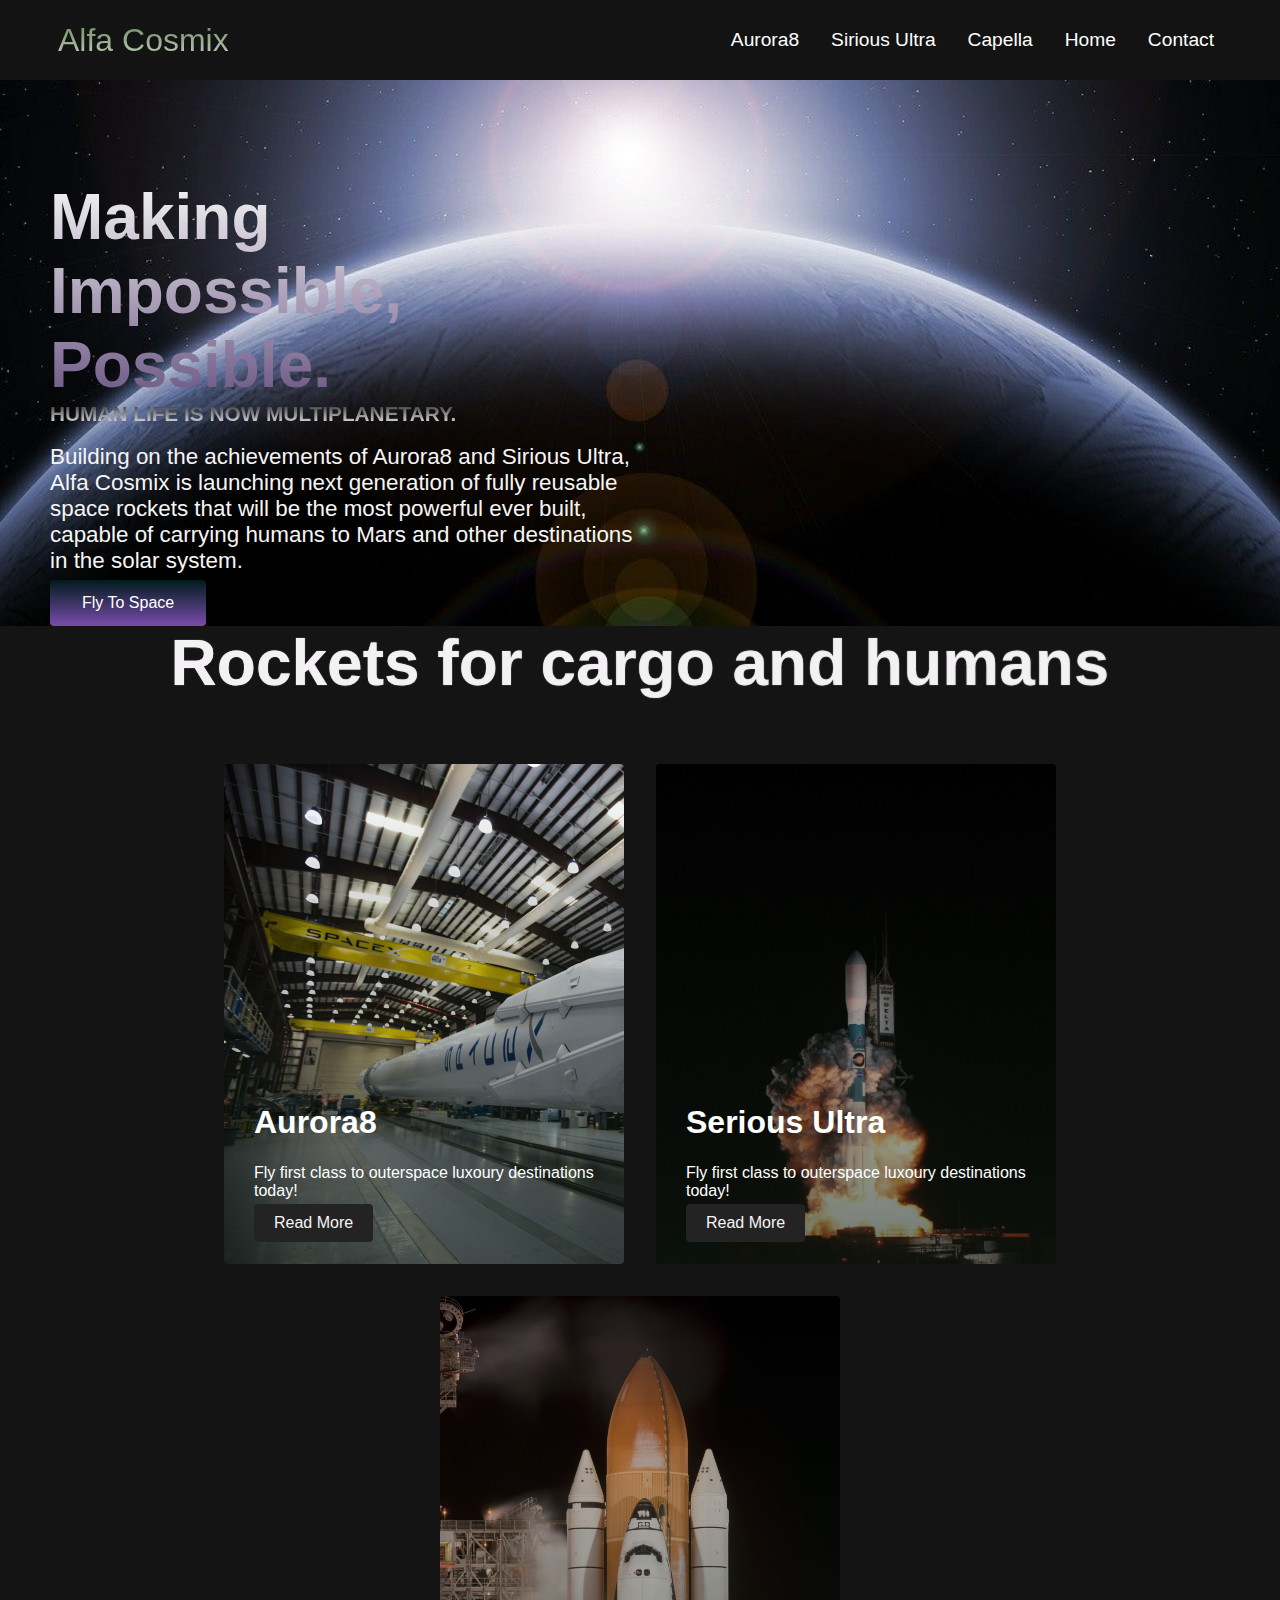
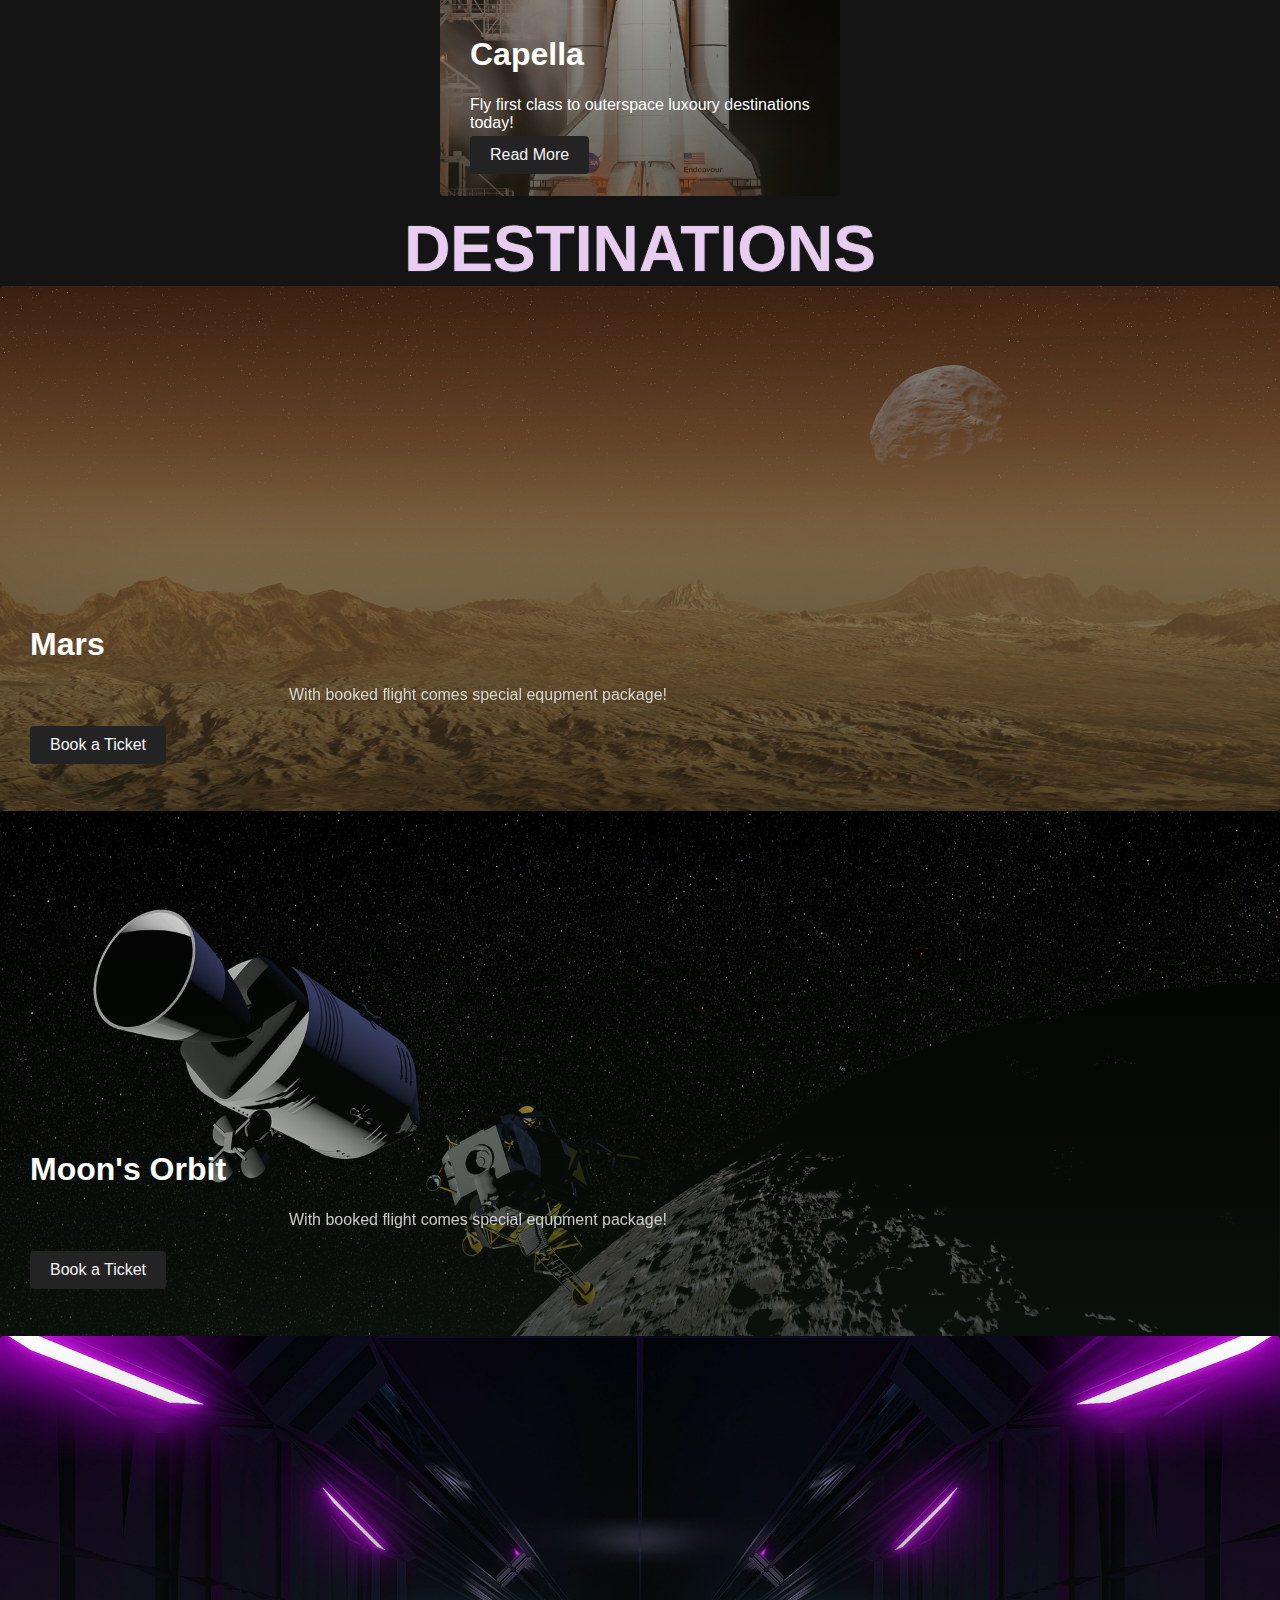
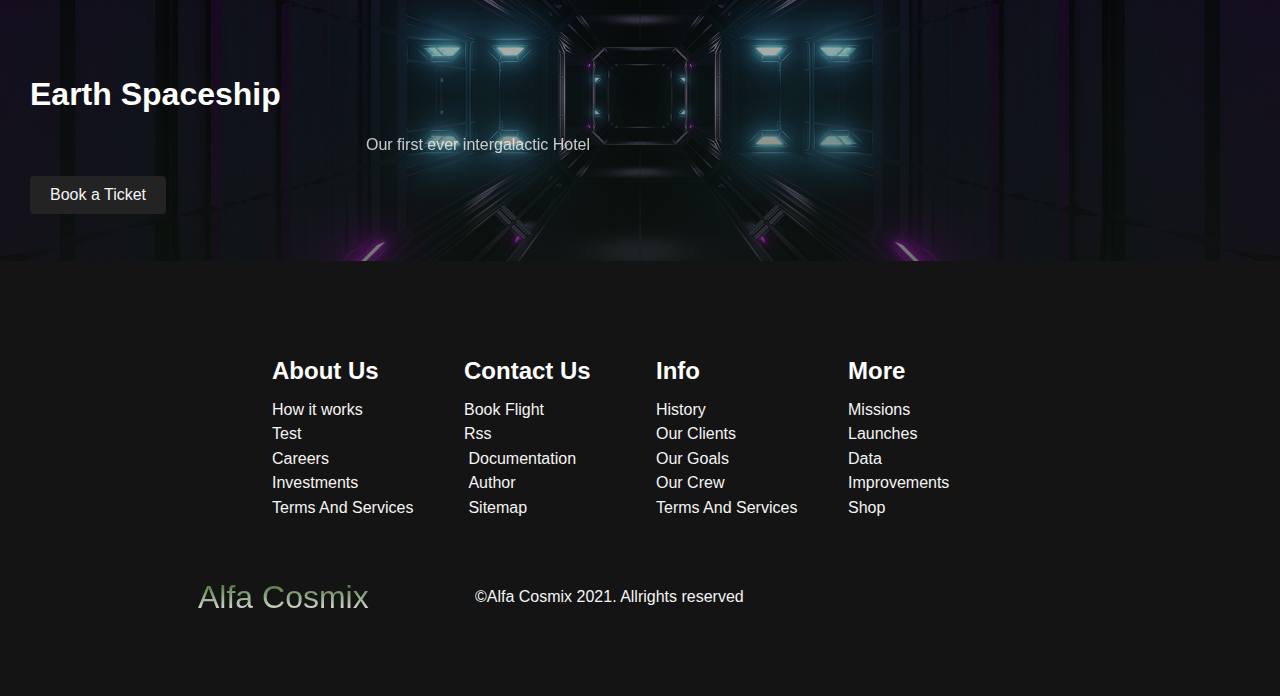
==== commit f3de113d: "updates on rockets" ====
--- a/index.html
+++ b/index.html
@@ -50,12 +50,14 @@
     <link rel="mask-icon" href="/safari-pinned-tab.svg" color="#5bbad5" />
     <meta name="msapplication-TileColor" content="#da532c" />
     <meta name="theme-color" content="#ffffff" />
+    <!--JQuery-->
+
   </head>
   <body>
     <!--Navbar section-->
     <nav class="navbar">
       <div class="navbar_container">
-        <a href="/index.html" id="navbar_logo" alt="Logo">
+        <a href="index.html" id="navbar_logo" alt="Logo">
           <i class="fab fa-galactic-senate"></i>
           Alfa Cosmix</a
         >
@@ -99,17 +101,18 @@
           <div class="rockets_card">
             <h2>Aurora8</h2>
             <p>Fly first class to outerspace luxoury destinations today!</p>
-            <button>Read More</button>
+            <button id="aurora8">Read More</button>
+            
           </div>
           <div class="rockets_card">
             <h2>Serious Ultra</h2>
             <p>Fly first class to outerspace luxoury destinations today!</p>
-            <button>Read More</button>
+            <button id="seriousUltra">Read More</button>
           </div>
           <div class="rockets_card">
             <h2>Capella</h2>
             <p>Fly first class to outerspace luxoury destinations today!</p>
-            <button>Read More</button>
+            <button id="capella">Read More</button>
           </div>
         </div>
       </div>
@@ -143,6 +146,7 @@
         </div>
       </div>
     </section>
+    
     <!--Footer Section-->
     <div class="footer_container">
       <div class="footer_links">
@@ -155,7 +159,7 @@
             <a href="/">Investments</a>
             <a href="/">Terms And Services</a>
           </div>
-          <div class="footer_link-items">
+          <div class="footer_link-items" id="contact">
             <h2>Contact Us</h2>
             <a href="/">Book Flight</a>
             <a href="/">Rss</a>
@@ -216,6 +220,9 @@
       </div>
     </div>
 
-    <script src="main.js"></script>
+    <script src="https://ajax.googleapis.com/ajax/libs/jquery/3.6.0/jquery.min.js"></script>
+
+    <script  src="main.js" type="text/javascript"></script>
+
   </body>
 </html>
--- a/style.css
+++ b/style.css
@@ -628,6 +628,7 @@
   }
 
 }
+
 /*footer*/
 
 .footer_container{
@@ -720,7 +721,13 @@
    align-items: center;
    width: 240px;
  }
-
+ .social_icons a:hover{
+   transform: translateY(-10px);
+ }
+.fab:hover{
+  color: #572d74;
+  
+}
  .social_logo{
    color: #fff;
    justify-self: flex-start;
@@ -885,4 +892,177 @@
   align-items: center;
   width: 40%;
 
-}+}
+
+/*form */
+#bookingForm{
+  width: 500px;
+  margin: auto;
+  margin-top: 30vh;
+}
+#ddlDateDiv{
+  display:-webkit-box;
+  display: -ms-flexbox;
+  display: flex;
+}
+.ddlDate{
+  width: 100px;
+  margin-right: 5px;
+}
+
+#mainContact
+{
+ padding-top: 120px;
+ padding-bottom: 150px;
+}
+#mainContact .container
+{
+ display:-webkit-box;
+ display :-ms-flexbox;
+ display: flex;
+-webkit-box-pack: space-evenly;
+-ms-flex-pack: space-evenly;
+ justify-content: space-evenly;
+}
+
+#contactLeft
+{
+ width: 45%;
+}
+#contactLeft p
+{
+ margin-bottom: 10px;
+}
+#contactRight
+{
+ width: 45%;
+}
+#contactRight .heading
+{
+
+ margin-bottom: 20px;
+}
+#contactForm {
+ width: 70%;
+ margin: 0 auto;
+}
+#contactForm form {
+ text-align: center;
+}
+.form-group {
+  display: -webkit-box;
+  display: -ms-flexbox;
+  display: flex;
+  -webkit-box-orient: vertical;
+  -webkit-box-direction: normal;
+  -ms-flex-direction: column;
+  flex-direction: column;
+  margin-bottom: 10px;
+  text-align: left;
+ }
+ .form-group label {
+  margin-bottom: 3px;
+ }
+ #tbMessage {
+  resize: none;
+ }
+ input, textarea, select {
+  outline: none;
+ }
+ input[type=text], input[type=email], textarea, select {
+  border: 1px solid #363636;
+  padding: 5px;
+  border-radius: 5px;
+ }
+ #btnSubmitForm {
+  padding: 8px;
+  border: none;
+  background-color: #57aeb5;
+  color: #f7f7f7;
+  border-radius: 5px;
+  cursor: pointer;
+ }
+ .errorMessage {
+   color: #f00;
+   display: none;
+  }
+  .errorMessage ul li {
+   color: #f00;
+  }
+  .borderRed {
+    border-color: #f00 !important;
+   }
+   .borderBlue {
+    border-color: #57aeb5 !important;
+   }
+   #successModal {
+    position: fixed;
+    top: 0;
+    bottom: 0;
+    left: 0;
+    right: 0;
+    z-index: 20;
+    display: none;
+   }
+   #successModal .cover {
+    opacity: 0%;
+   }
+   #successContainer {
+    padding: 40px;
+    background-color: #f7f7f7;
+    position: absolute;
+    top: 50%;
+    left: 50%;
+    -webkit-transform: translateX(-50%) translateY(-50%);
+    transform: translateX(-50%) translateY(-50%);
+    border-radius: 20px;
+    text-align: center;
+    display: none;
+    z-index: 3;
+   }
+
+   /*slider rocket img*/
+   #slider{
+     
+     width: 720px;
+     height: 400px;
+     overflow: hidden;
+     margin: auto;
+   }
+   #slider .slides{
+     display: block;
+     width: 6000px;
+     height: 400px;
+     margin: 0;
+     padding: 0;
+   }
+   #slider .slide{
+     float: left;
+     list-style-type: none;
+     width: 720px;
+     height: 400px;
+   }
+   #slider img{
+     width: 100%;
+   }
+  
+   .single_rocket p{
+     color: whitesmoke;
+     opacity: 0.8;
+     width: 70%;
+    margin: auto;
+     
+   }
+   @media screen and (max-width: 960px) {   
+       #slider{
+       width:620px;
+
+     }
+     
+
+   }
+   @media screen and (max-width: 620px) {
+     #slider{
+       width: 80%;
+     }
+   }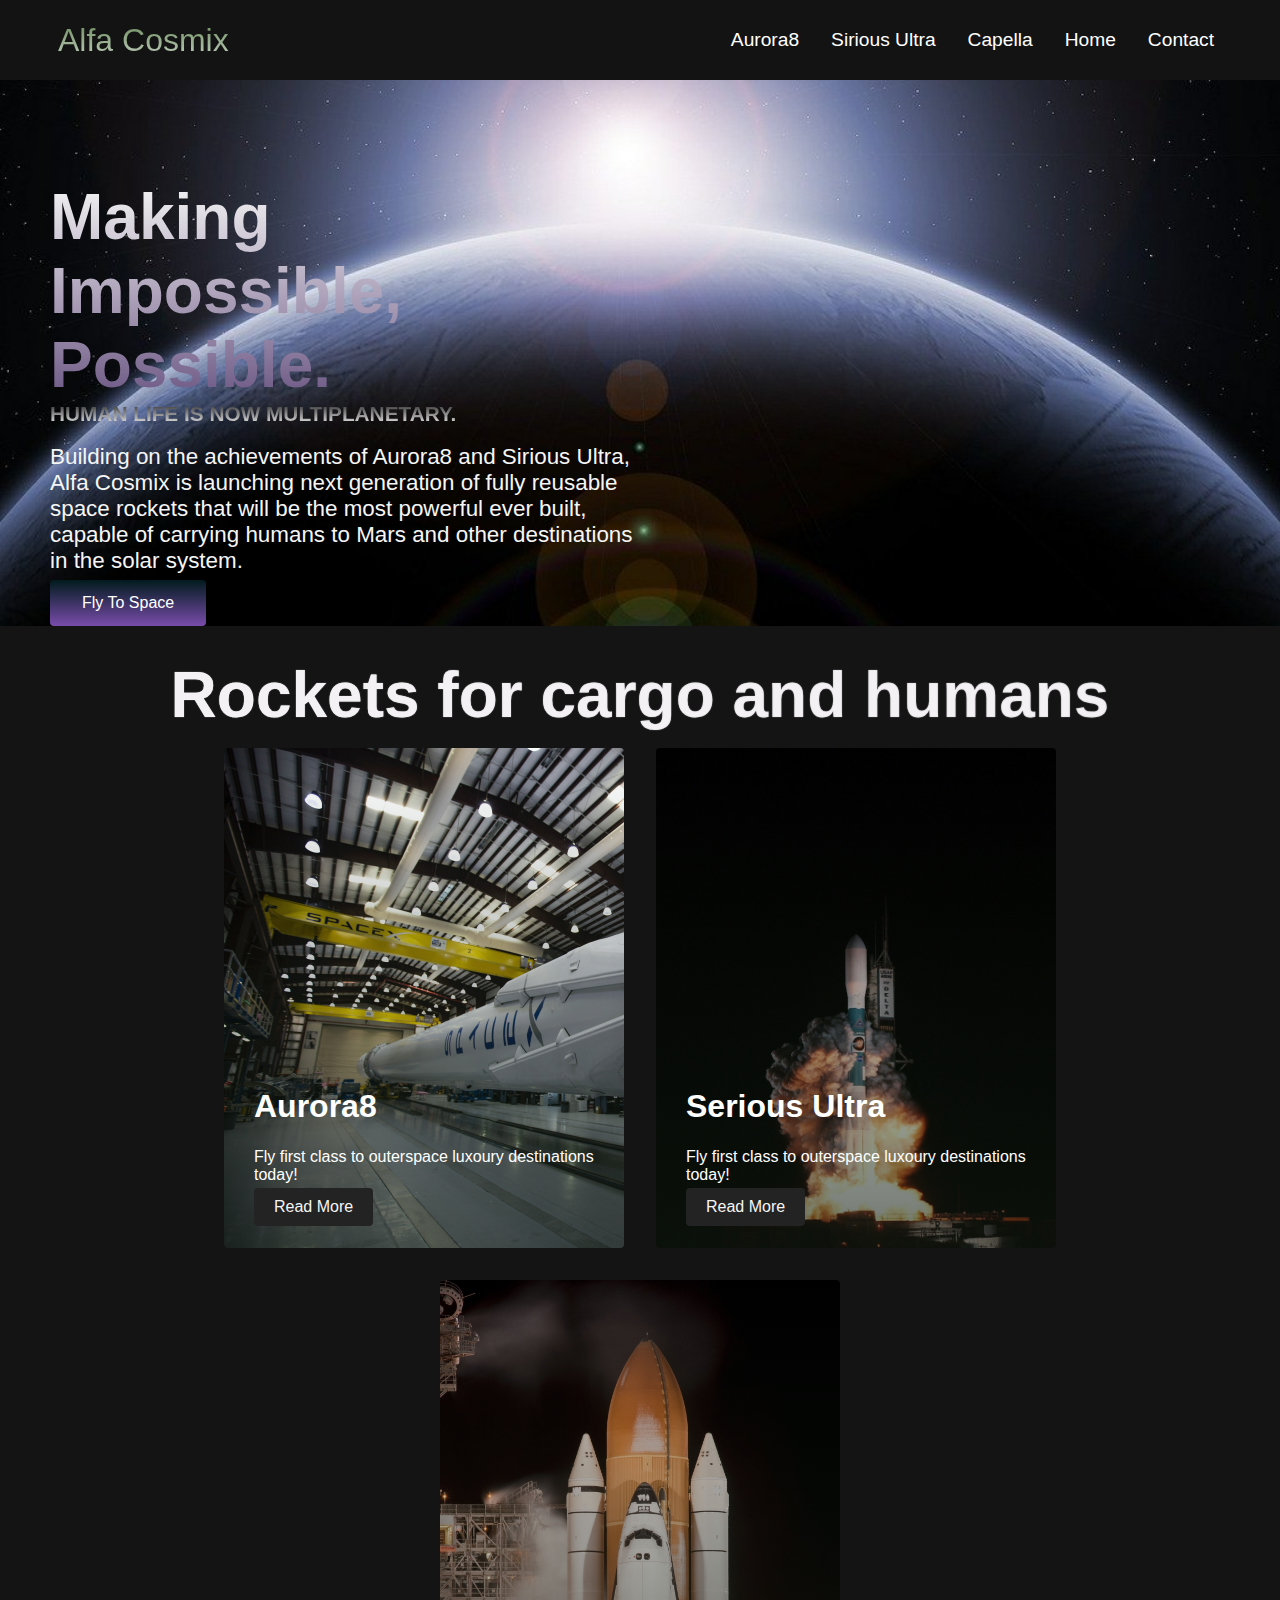
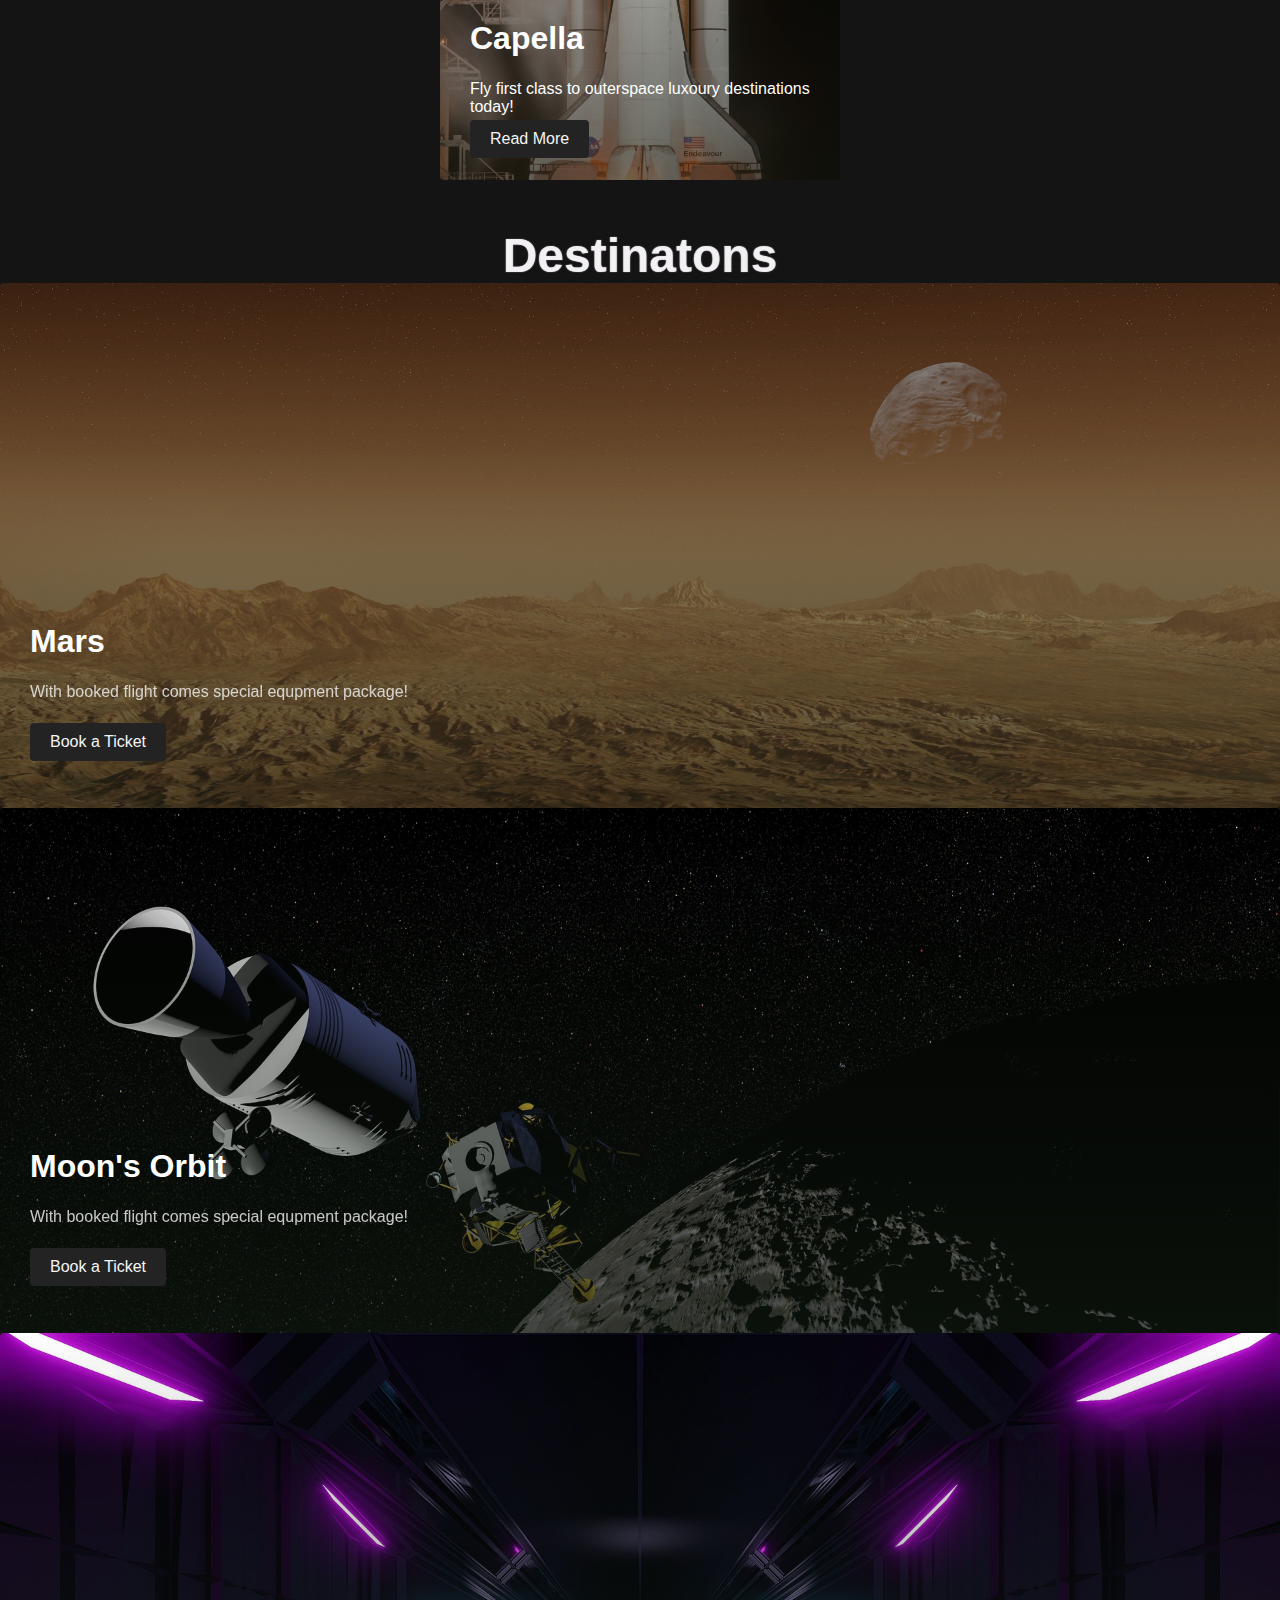
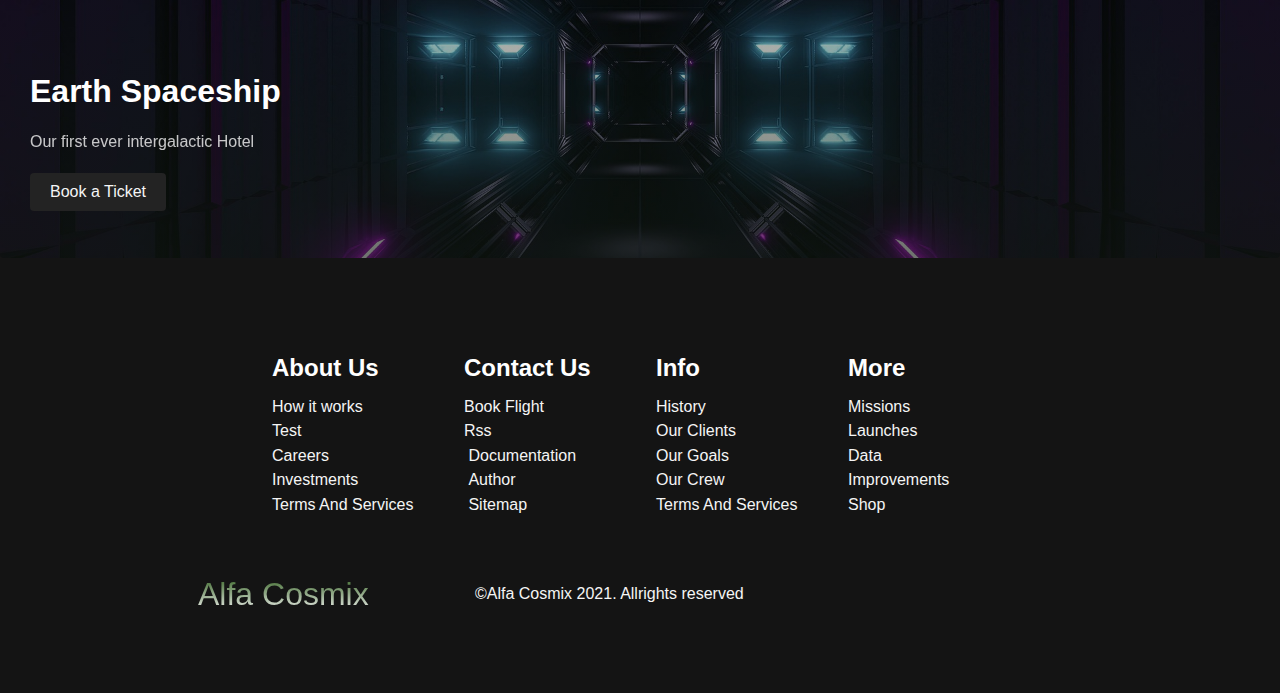
==== commit e849872e: "update" ====
--- a/index.html
+++ b/index.html
@@ -119,29 +119,29 @@
     </section>
     <!--single rocket section-->
 
-    <section class="container-fluid" id="single_rocket">
+    <section  id="single_rocket">
       <div class="single_rocket">
-        <h1>DESTINATIONS</h1>
+        <h1>Destinatons</h1>
         <div class="single_rocket_container">
           <div class="single_rocket_card">
             <div class="background"></div>
             <div class="section_inner">
               <h2>Mars</h2>
-              <p>With booked flight comes special equpment package!</p>
-              <button>Book a Ticket</button>
+              <p class="description">With booked flight comes special equpment package!</p>
+              <button id="ticket_form">Book a Ticket</button>
             </div>
           </div>
           <div class="single_rocket_card">
             <div class="background"></div>
             <h2>Moon's Orbit</h2>
-            <p>With booked flight comes special equpment package!</p>
-            <button>Book a Ticket</button>
+            <p class="description">With booked flight comes special equpment package!</p>
+            <button id="ticket_form">Book a Ticket</button>
           </div>
           <div class="single_rocket_card">
             <div class="background"></div>
             <h2>Earth Spaceship</h2>
-            <p>Our first ever intergalactic Hotel</p>
-            <button>Book a Ticket</button>
+            <p class="description">Our first ever intergalactic Hotel</p>
+            <button id="ticket_form">Book a Ticket</button>
           </div>
         </div>
       </div>
@@ -161,13 +161,13 @@
           </div>
           <div class="footer_link-items" id="contact">
             <h2>Contact Us</h2>
-            <a href="/">Book Flight</a>
+            <a href="/contact.html">Book Flight</a>
             <a href="/">Rss</a>
             <a href="/docs.pdf"
               ><i class="fas fa-file-pdf"></i>&nbsp;Documentation</a
             >
             <a href="/author.html"><i class="far fa-user"></i>&nbsp;Author</a>
-            <a href="/"><i class="fas fa-sitemap"></i>&nbsp;Sitemap</a>
+            <a href="/sitemap.txt"><i class="fas fa-sitemap"></i>&nbsp;Sitemap</a>
           </div>
         </div>
         <div class="footer_link-wrapper">
@@ -200,19 +200,19 @@
             &copy;Alfa Cosmix 2021. Allrights reserved
           </p>
           <div class="social_icons">
-            <a href="" class="social_icon-link" target="_blank">
+            <a href="https://www.facebook.com/" class="social_icon-link" target="_blank">
               <i class="fab fa-facebook"></i>
             </a>
-            <a href="" class="social_icon-link" target="_blank">
+            <a href="https://www.instagram.com/" class="social_icon-link" target="_blank">
               <i class="fab fa-instagram"></i>
             </a>
-            <a href="" class="social_icon-link" target="_blank">
+            <a href="https://www.twitter.com/" class="social_icon-link" target="_blank">
               <i class="fab fa-twitter"></i>
             </a>
-            <a href="" class="social_icon-link" target="_blank">
+            <a href="https://www.linkedin.com/" class="social_icon-link" target="_blank">
               <i class="fab fa-linkedin"></i>
             </a>
-            <a href="" class="social_icon-link" target="_blank">
+            <a href="https://www.youtube.com/" class="social_icon-link" target="_blank">
               <i class="fab fa-youtube"></i>
             </a>
           </div>
--- a/style.css
+++ b/style.css
@@ -310,14 +310,14 @@
   background-color: #2e1c3d;
   background-image: linear-gradient(to right,#fff 0%,#6b696d 100%);
   background-size: 100%;
-
-  font-size: 4rem;
+  margin-top: 2rem;
+  font-size: 3rem;
   -webkit-background-clip: text;
   -moz-background-clip: text;
   -webkit-text-fill-color: transparent;
   -moz-text-fill-color:transparent;
 
-  text-shadow: 0 0 1px rgb(232, 205, 241);
+  text-shadow: 0 0 1px rgb(244, 241, 245);
 }
 
 .single_rocket_container{
@@ -417,7 +417,7 @@
   }
 
   .single_rocket h1{
-    font-size: 1.5rem;
+    font-size: 2rem;
     margin-top: 12rem;
 
   }
@@ -431,9 +431,13 @@
   }
 
 .single_rocket h1{
+   
+
+    text-align: center;
+    
+  }
+  .single_rocket h1 {
     font-size: 2rem;
-  text-align: center;
-    
   }
   .single_rocket_card{
     width: 100%;
@@ -484,12 +488,12 @@
 
 @media screen and(max-width:480px) {
   .main_content h1{
-    font-size: 2rem;
-    margin-top: 2rem;
+    font-size: 1.5rem;
+    margin-top: 1.5rem;
   }
 
   .main_content h2{
-    font-size: 2rem;
+    font-size: 1.5rem;
 
   }
   .main_content p{
@@ -519,7 +523,7 @@
   background-color: #2e1c3d;
   background-image: linear-gradient(to right,#fff 0%,#6b696d 100%);
   background-size: 100%;
-  margin-bottom: 3rem;
+  margin-top: 2rem;
   font-size: 4rem;
   -webkit-background-clip: text;
   -moz-background-clip: text;
@@ -619,7 +623,7 @@
   }
 
 .rockets h1{
-    font-size: 2rem;
+    font-size: 1rem;
   text-align: center;
     
   }
@@ -899,6 +903,7 @@
   width: 500px;
   margin: auto;
   margin-top: 30vh;
+  color: whitesmoke;
 }
 #ddlDateDiv{
   display:-webkit-box;
@@ -1051,7 +1056,10 @@
      opacity: 0.8;
      width: 70%;
     margin: auto;
-     
+   
+   }
+   p.description{
+    width: auto;
    }
    @media screen and (max-width: 960px) {   
        #slider{
